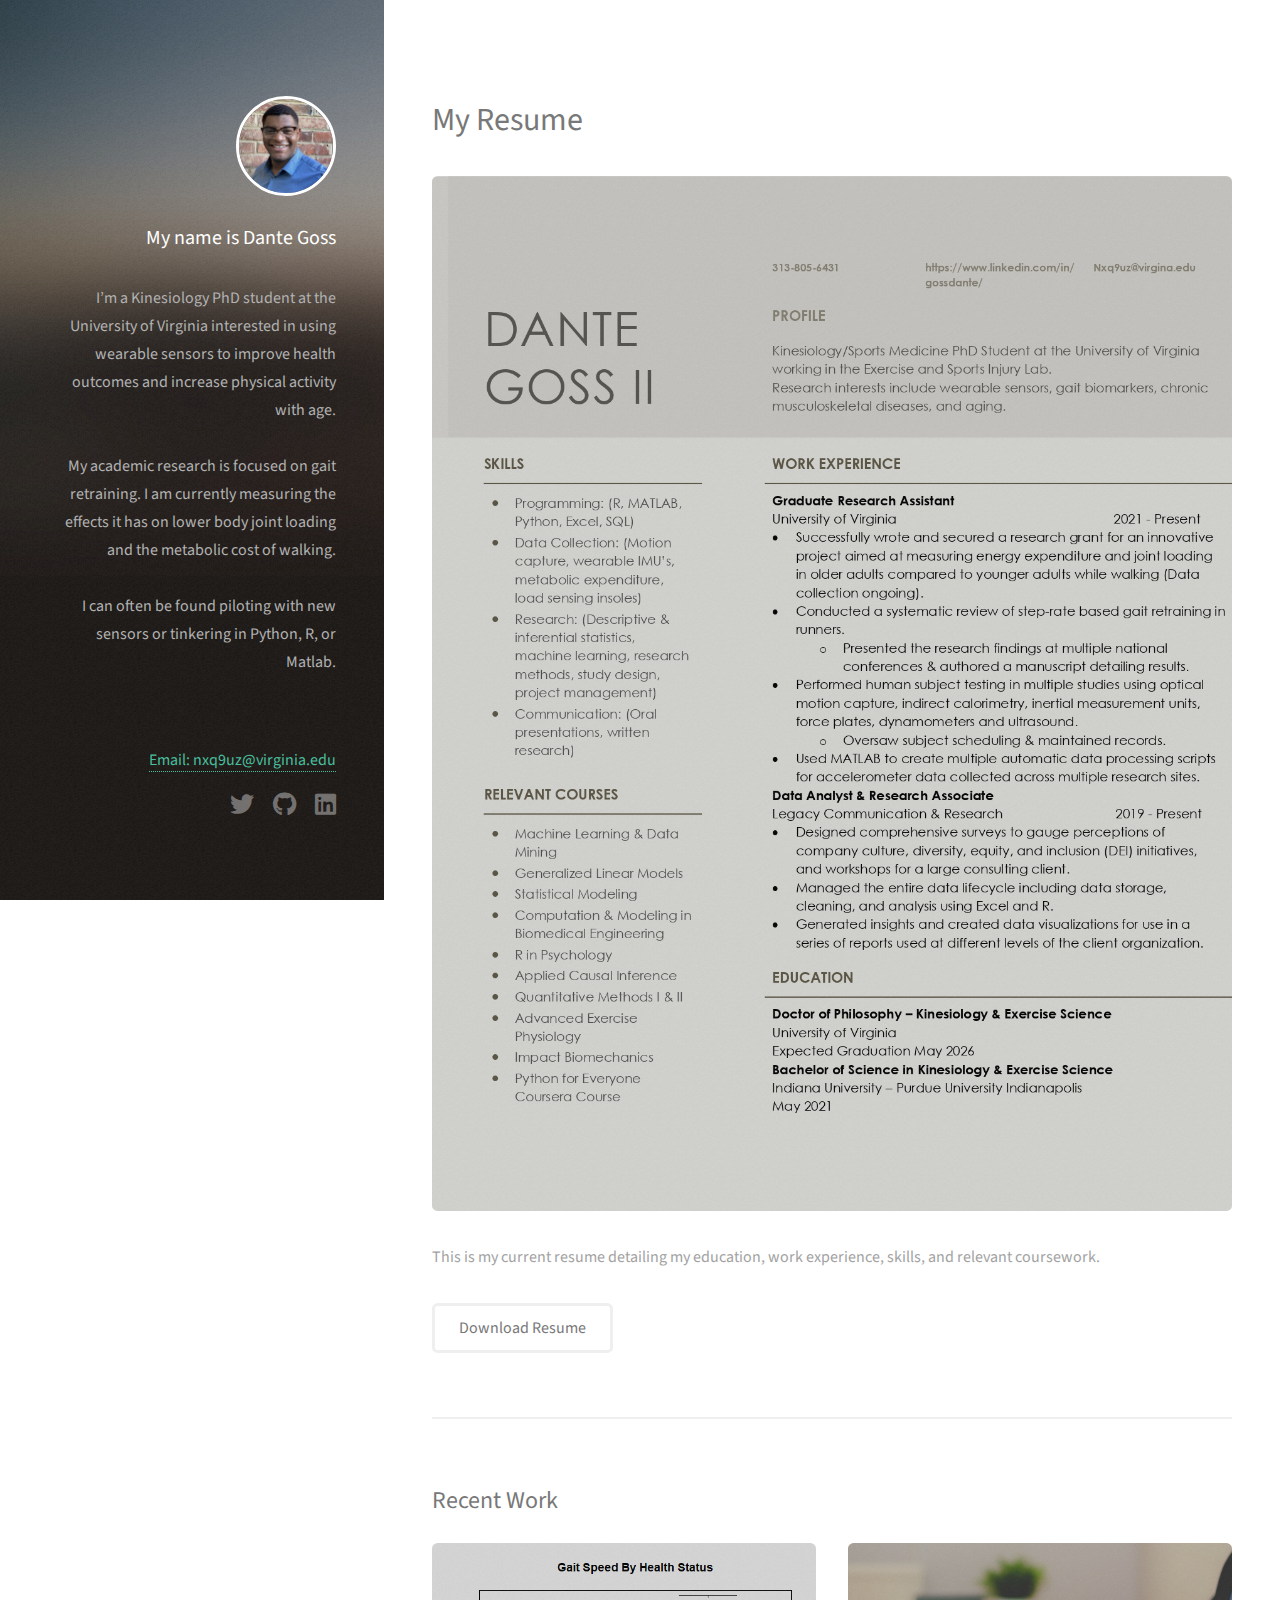
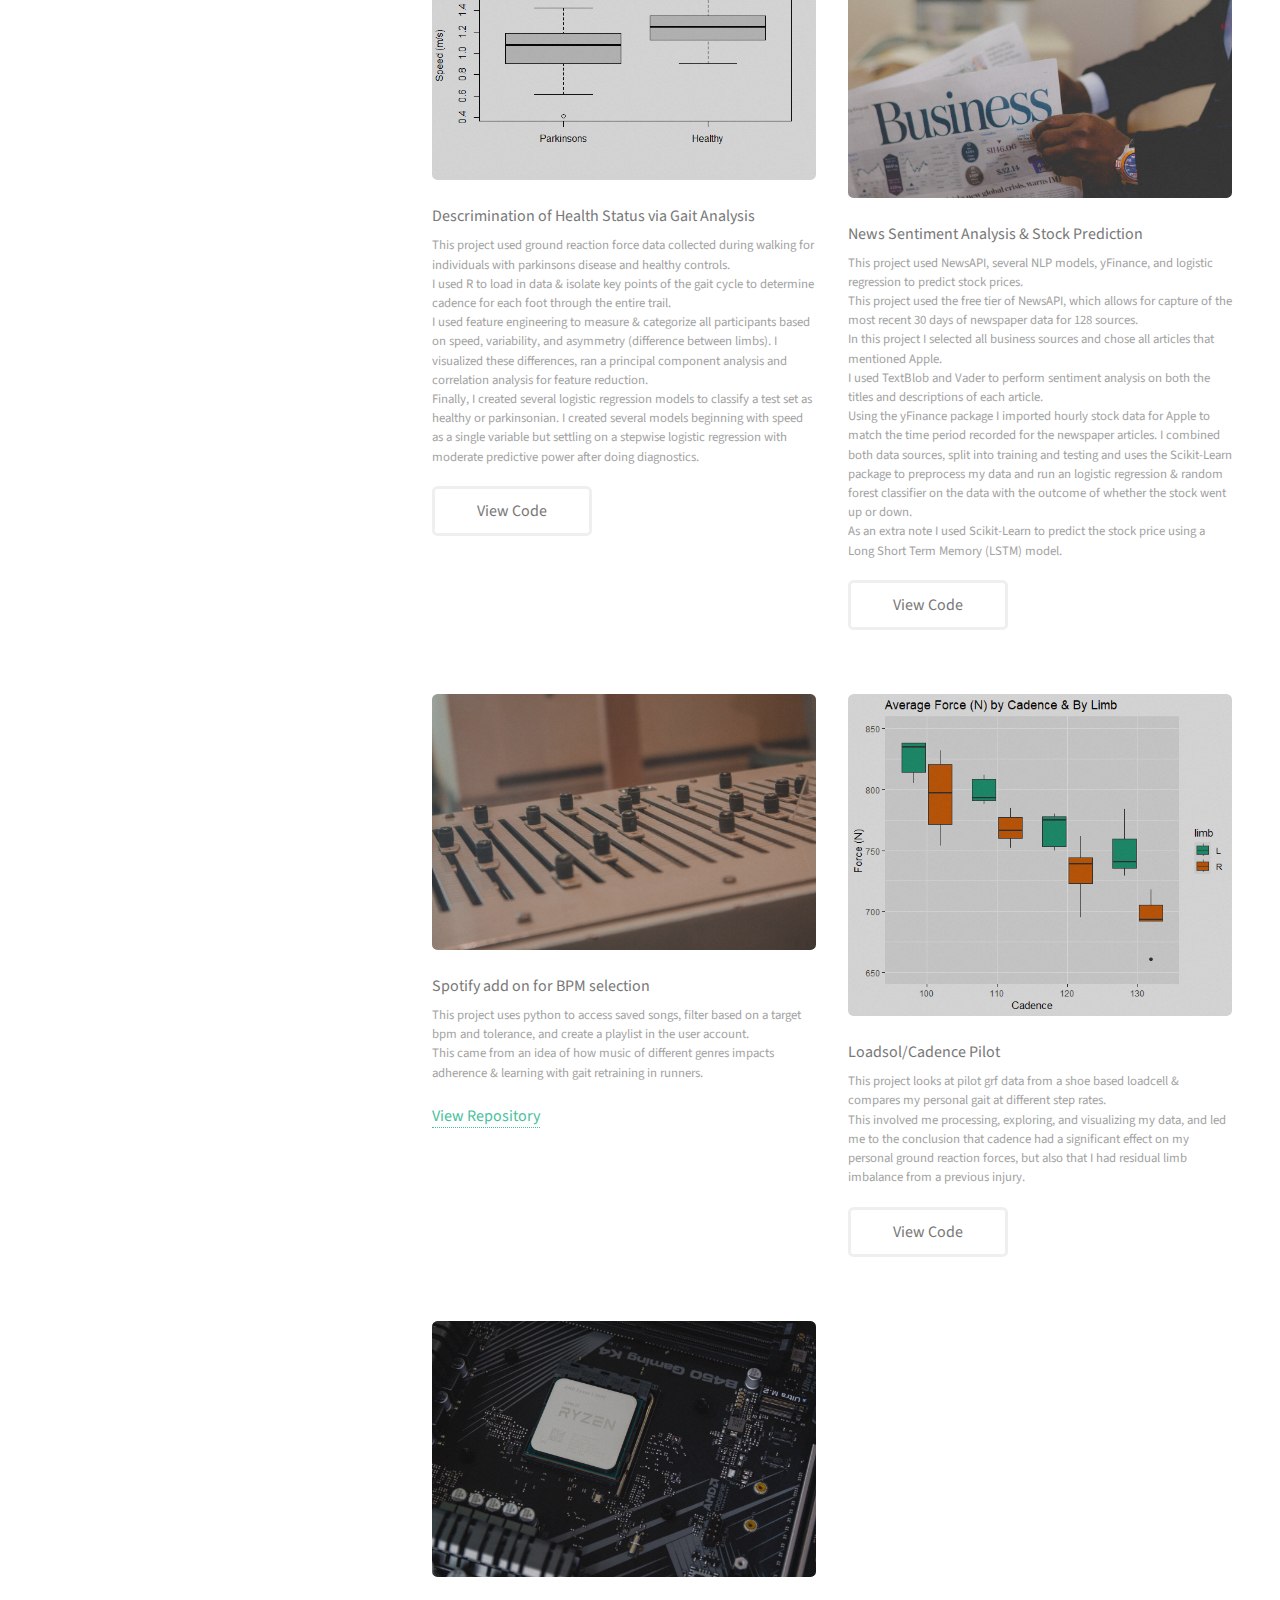
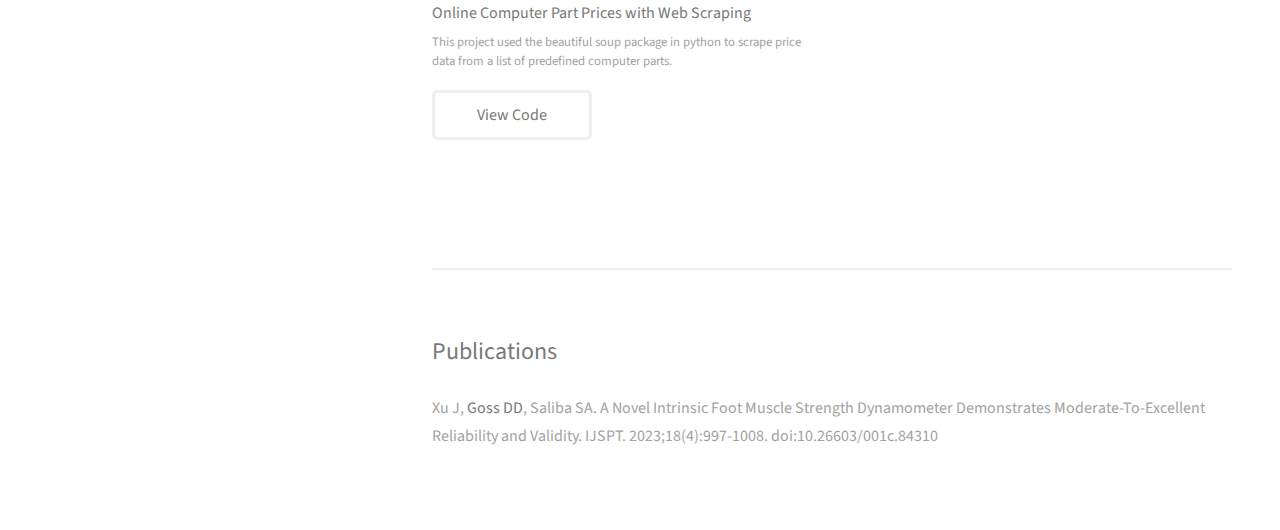
==== index.html @ 68a7f865 "Update index.html" ====
<!DOCTYPE HTML>
<!--
	Strata by HTML5 UP
	html5up.net | @ajlkn
	Free for personal and commercial use under the CCA 3.0 license (html5up.net/license)
-->
<html>
	<head>
		<title>Dante Goss's Website</title>
		<meta charset="utf-8" />
		<meta name="viewport" content="width=device-width, initial-scale=1, user-scalable=no" />
		<link rel="stylesheet" href="assets/css/main.css" />
	</head>
	<body class="is-preload">

		<!-- Header -->
			<header id="header">
				<div class="inner">
					<a href="images/2021 Oct Headshot 3 - Copy.jpg" class="image avatar" width="200"><img src="images/2021 Oct Headshot 3 - Copy.jpg" alt="Avatar" style="border: 3px solid white;" /></a>
					<h1><strong>My name is Dante Goss</strong> </h1>
					<p> <br>I’m a Kinesiology PhD student at the University of Virginia interested in using wearable sensors to improve health outcomes and increase physical activity with age. </br> <br>My academic research is focused on gait retraining. I am currently measuring the effects it has on lower body joint loading and the metabolic cost of walking.</br> <br>I can often be found piloting with new sensors or tinkering in Python, R, or Matlab.</br></p>
				</div>
			</header>

		<!-- Main -->
			<div id="main">

				<!-- One -->
					<section id="one">
						<header class="major">
							<h2>My Resume</h2>
						</header>
						<a href="images/Goss_2023_Resume1.jpg" class="image fit thumb"><img src="images/Goss_2023_Resume1.jpg"alt="" /></a>
						<p>This is my current resume detailing my education, work experience, skills, and relevant coursework.</p>
						<ul class="actions">
							<li><a href="Goss_2023_Resume1.pdf" class="button">Download Resume</a></li>

						</ul>
					</section>

				<!-- Two -->
					<section id="two">
						<h2>Recent Work</h2>
						<div class="row">												
							<article class="col-6 col-12-xsmall work-item">
								<a href="images/healthstatusgait.png" class="image fit thumb"><img src="images/healthstatusgait.png" alt="" /></a>
								<h3>Descrimination of Health Status via Gait Analysis</h3>
								<p>This project used ground reaction force data collected during walking for individuals with parkinsons disease and healthy controls. <br> I used R to load in data & isolate key points of the gait cycle to determine cadence for each foot through the entire trail. <br> I used feature engineering to measure & categorize all participants based on speed, variability, and asymmetry (difference between limbs). I visualized these differences, ran a principal component analysis and correlation analysis for feature reduction. <br> Finally, I created several logistic regression models to classify a test set as healthy or parkinsonian. I created several models beginning with speed as a single variable but settling on a stepwise logistic regression with moderate predictive power after doing diagnostics.</p>
								<p><br></p>
								<ul class="actions">
									<li><a href="FinalProject.html" class="button">View Code</a></li>
								</ul>
							</article> 
							<article class="col-6 col-12-xsmall work-item">
								<a href="images/newspaper_.jpg" class="image fit thumb"><img src="images/newspaper_stock.jpg" alt="" /></a>
								<h3>News Sentiment Analysis & Stock Prediction</h3>
								<p>This project used NewsAPI, several NLP models, yFinance, and logistic regression to predict stock prices. <br> This project used the free tier of NewsAPI, which allows for capture of the most recent 30 days of newspaper data for 128 sources. <br> In this project I selected all business sources and chose all articles that mentioned Apple. <br> I used TextBlob and Vader to perform sentiment analysis on both the titles and descriptions of each article. <br> Using the yFinance package I imported hourly stock data for Apple to match the time period recorded for the newspaper articles. I combined both data sources, split into training and testing and uses the Scikit-Learn package to preprocess my data and run an logistic regression & random forest classifier on the data with the outcome of whether the stock went up or down. <br> As an extra note I used Scikit-Learn to predict the stock price using a Long Short Term Memory (LSTM) model.  </p>
								<p><br></p>
								<ul class="actions">
									<li><a href="sentiment.html" class="button">View Code</a></li>
								</ul>
							</article>
							<article class="col-6 col-12-xsmall work-item">
								<a href="images/analog_sound.jpg" class="image fit thumb"><img src="images/analog_sound.jpg" alt="" /></a>
								<h3>Spotify add on for BPM selection</h3>
								<p>This project uses python to access saved songs, filter based on a target bpm and tolerance, and create a playlist in the user account. <br> This came from an idea of how music of different genres impacts adherence & learning with gait retraining in runners. </p>
								<p><br></p>
								<ul class="actions">
									<li><a href="https://github.com/gossdante/spotify_repo">View Repository</a></li>
								</ul>
							</article>
							<article class="col-6 col-12-xsmall work-item">
								<a href="images/rpsych_img.png" class="image fit thumb"><img src="images/rpsych_img.png" alt="" /></a>
								<h3>Loadsol/Cadence Pilot </h3>
								<p>This project looks at pilot grf data from a shoe based loadcell & compares my personal gait at different step rates. <br> This involved me processing, exploring, and visualizing my data, and led me to the conclusion that cadence had a significant effect on my personal ground reaction forces, but also that I had residual limb imbalance from a previous injury. </br></p>
								<p><br></p>
								<ul class="actions">
									<li><a href="DGoss-Final-Project.html" class="button">View Code</a></li>
								</ul>
							</article>
							<article class="col-6 col-12-xsmall work-item">
								<a href="images/ryzen.jpg" class="image fit thumb"><img src="images/ryzen.jpg" alt="" /></a>
								<h3>Online Computer Part Prices with Web Scraping</h3>
								<p>This project used the beautiful soup package in python to scrape price data from a list of predefined computer parts. </p>
								<p><br></p>
								<ul class="actions">
									<li><a href="ebay_scraper_c.html" class="button">View Code</a></li>
								</ul>
							</article>
							
						</div>
					</section>

					<section id="three">
						<h2>Publications</h2>
						<p>Xu J, <b>Goss DD</b>, Saliba SA. A Novel Intrinsic Foot Muscle Strength Dynamometer Demonstrates Moderate-To-Excellent Reliability and Validity. IJSPT. 2023;18(4):997-1008. doi:10.26603/001c.84310
						</p>
					</section>

				<!-- Four -->
				<!--
					<section id="four">
						<h2>Elements</h2>

						<section>
							<h4>Text</h4>
							<p>This is <b>bold</b> and this is <strong>strong</strong>. This is <i>italic</i> and this is <em>emphasized</em>.
							This is <sup>superscript</sup> text and this is <sub>subscript</sub> text.
							This is <u>underlined</u> and this is code: <code>for (;;) { ... }</code>. Finally, <a href="#">this is a link</a>.</p>
							<hr />
							<header>
								<h4>Heading with a Subtitle</h4>
								<p>Lorem ipsum dolor sit amet nullam id egestas urna aliquam</p>
							</header>
							<p>Nunc lacinia ante nunc ac lobortis. Interdum adipiscing gravida odio porttitor sem non mi integer non faucibus ornare mi ut ante amet placerat aliquet. Volutpat eu sed ante lacinia sapien lorem accumsan varius montes viverra nibh in adipiscing blandit tempus accumsan.</p>
							<header>
								<h5>Heading with a Subtitle</h5>
								<p>Lorem ipsum dolor sit amet nullam id egestas urna aliquam</p>
							</header>
							<p>Nunc lacinia ante nunc ac lobortis. Interdum adipiscing gravida odio porttitor sem non mi integer non faucibus ornare mi ut ante amet placerat aliquet. Volutpat eu sed ante lacinia sapien lorem accumsan varius montes viverra nibh in adipiscing blandit tempus accumsan.</p>
							<hr />
							<h2>Heading Level 2</h2>
							<h3>Heading Level 3</h3>
							<h4>Heading Level 4</h4>
							<h5>Heading Level 5</h5>
							<h6>Heading Level 6</h6>
							<hr />
							<h5>Blockquote</h5>
							<blockquote>Fringilla nisl. Donec accumsan interdum nisi, quis tincidunt felis sagittis eget tempus euismod. Vestibulum ante ipsum primis in faucibus vestibulum. Blandit adipiscing eu felis iaculis volutpat ac adipiscing accumsan faucibus. Vestibulum ante ipsum primis in faucibus lorem ipsum dolor sit amet nullam adipiscing eu felis.</blockquote>
							<h5>Preformatted</h5>
							<pre><code>i = 0;

while (!deck.isInOrder()) {
print 'Iteration ' + i;
deck.shuffle();
i++;
}

print 'It took ' + i + ' iterations to sort the deck.';</code></pre>
						</section>

						<section>
							<h4>Lists</h4>
							<div class="row">
								<div class="col-6 col-12-xsmall">
									<h5>Unordered</h5>
									<ul>
										<li>Dolor pulvinar etiam magna etiam.</li>
										<li>Sagittis adipiscing lorem eleifend.</li>
										<li>Felis enim feugiat dolore viverra.</li>
									</ul>
									<h5>Alternate</h5>
									<ul class="alt">
										<li>Dolor pulvinar etiam magna etiam.</li>
										<li>Sagittis adipiscing lorem eleifend.</li>
										<li>Felis enim feugiat dolore viverra.</li>
									</ul>
								</div>
								<div class="col-6 col-12-xsmall">
									<h5>Ordered</h5>
									<ol>
										<li>Dolor pulvinar etiam magna etiam.</li>
										<li>Etiam vel felis at lorem sed viverra.</li>
										<li>Felis enim feugiat dolore viverra.</li>
										<li>Dolor pulvinar etiam magna etiam.</li>
										<li>Etiam vel felis at lorem sed viverra.</li>
										<li>Felis enim feugiat dolore viverra.</li>
									</ol>
									<h5>Icons</h5>
									<ul class="icons">
										<li><a href="#" class="icon brands fa-twitter"><span class="label">Twitter</span></a></li>
										<li><a href="#" class="icon brands fa-facebook-f"><span class="label">Facebook</span></a></li>
										<li><a href="#" class="icon brands fa-instagram"><span class="label">Instagram</span></a></li>
										<li><a href="#" class="icon brands fa-github"><span class="label">Github</span></a></li>
										<li><a href="#" class="icon brands fa-dribbble"><span class="label">Dribbble</span></a></li>
										<li><a href="#" class="icon brands fa-tumblr"><span class="label">Tumblr</span></a></li>
									</ul>
								</div>
							</div>
							<h5>Actions</h5>
							<ul class="actions">
								<li><a href="#" class="button primary">Default</a></li>
								<li><a href="#" class="button">Default</a></li>
							</ul>
							<ul class="actions small">
								<li><a href="#" class="button primary small">Small</a></li>
								<li><a href="#" class="button small">Small</a></li>
							</ul>
							<div class="row">
								<div class="col-6 col-12-small">
									<ul class="actions stacked">
										<li><a href="#" class="button primary">Default</a></li>
										<li><a href="#" class="button">Default</a></li>
									</ul>
								</div>
								<div class="col-6 col-12-small">
									<ul class="actions stacked">
										<li><a href="#" class="button primary small">Small</a></li>
										<li><a href="#" class="button small">Small</a></li>
									</ul>
								</div>
								<div class="col-6 col-12-small">
									<ul class="actions stacked">
										<li><a href="#" class="button primary fit">Default</a></li>
										<li><a href="#" class="button fit">Default</a></li>
									</ul>
								</div>
								<div class="col-6 col-12-small">
									<ul class="actions stacked">
										<li><a href="#" class="button primary small fit">Small</a></li>
										<li><a href="#" class="button small fit">Small</a></li>
									</ul>
								</div>
							</div>
						</section>

						<section>
							<h4>Table</h4>
							<h5>Default</h5>
							<div class="table-wrapper">
								<table>
									<thead>
										<tr>
											<th>Name</th>
											<th>Description</th>
											<th>Price</th>
										</tr>
									</thead>
									<tbody>
										<tr>
											<td>Item One</td>
											<td>Ante turpis integer aliquet porttitor.</td>
											<td>29.99</td>
										</tr>
										<tr>
											<td>Item Two</td>
											<td>Vis ac commodo adipiscing arcu aliquet.</td>
											<td>19.99</td>
										</tr>
										<tr>
											<td>Item Three</td>
											<td> Morbi faucibus arcu accumsan lorem.</td>
											<td>29.99</td>
										</tr>
										<tr>
											<td>Item Four</td>
											<td>Vitae integer tempus condimentum.</td>
											<td>19.99</td>
										</tr>
										<tr>
											<td>Item Five</td>
											<td>Ante turpis integer aliquet porttitor.</td>
											<td>29.99</td>
										</tr>
									</tbody>
									<tfoot>
										<tr>
											<td colspan="2"></td>
											<td>100.00</td>
										</tr>
									</tfoot>
								</table>
							</div>

							<h5>Alternate</h5>
							<div class="table-wrapper">
								<table class="alt">
									<thead>
										<tr>
											<th>Name</th>
											<th>Description</th>
											<th>Price</th>
										</tr>
									</thead>
									<tbody>
										<tr>
											<td>Item One</td>
											<td>Ante turpis integer aliquet porttitor.</td>
											<td>29.99</td>
										</tr>
										<tr>
											<td>Item Two</td>
											<td>Vis ac commodo adipiscing arcu aliquet.</td>
											<td>19.99</td>
										</tr>
										<tr>
											<td>Item Three</td>
											<td> Morbi faucibus arcu accumsan lorem.</td>
											<td>29.99</td>
										</tr>
										<tr>
											<td>Item Four</td>
											<td>Vitae integer tempus condimentum.</td>
											<td>19.99</td>
										</tr>
										<tr>
											<td>Item Five</td>
											<td>Ante turpis integer aliquet porttitor.</td>
											<td>29.99</td>
										</tr>
									</tbody>
									<tfoot>
										<tr>
											<td colspan="2"></td>
											<td>100.00</td>
										</tr>
									</tfoot>
								</table>
							</div>
						</section>

						<section>
							<h4>Buttons</h4>
							<ul class="actions">
								<li><a href="#" class="button primary">Primary</a></li>
								<li><a href="#" class="button">Default</a></li>
							</ul>
							<ul class="actions">
								<li><a href="#" class="button large">Large</a></li>
								<li><a href="#" class="button">Default</a></li>
								<li><a href="#" class="button small">Small</a></li>
							</ul>
							<ul class="actions fit">
								<li><a href="#" class="button primary fit">Fit</a></li>
								<li><a href="#" class="button fit">Fit</a></li>
							</ul>
							<ul class="actions fit small">
								<li><a href="#" class="button primary fit small">Fit + Small</a></li>
								<li><a href="#" class="button fit small">Fit + Small</a></li>
							</ul>
							<ul class="actions">
								<li><a href="#" class="button primary icon solid fa-download">Icon</a></li>
								<li><a href="#" class="button icon solid fa-download">Icon</a></li>
							</ul>
							<ul class="actions">
								<li><span class="button primary disabled">Primary</span></li>
								<li><span class="button disabled">Default</span></li>
							</ul>
						</section>

						<section>
							<h4>Form</h4>
							<form method="post" action="#">
								<div class="row gtr-uniform gtr-50">
									<div class="col-6 col-12-xsmall">
										<input type="text" name="demo-name" id="demo-name" value="" placeholder="Name" />
									</div>
									<div class="col-6 col-12-xsmall">
										<input type="email" name="demo-email" id="demo-email" value="" placeholder="Email" />
									</div>
									<div class="col-12">
										<select name="demo-category" id="demo-category">
											<option value="">- Category -</option>
											<option value="1">Manufacturing</option>
											<option value="1">Shipping</option>
											<option value="1">Administration</option>
											<option value="1">Human Resources</option>
										</select>
									</div>
									<div class="col-4 col-12-small">
										<input type="radio" id="demo-priority-low" name="demo-priority" checked>
										<label for="demo-priority-low">Low Priority</label>
									</div>
									<div class="col-4 col-12-small">
										<input type="radio" id="demo-priority-normal" name="demo-priority">
										<label for="demo-priority-normal">Normal Priority</label>
									</div>
									<div class="col-4 col-12-small">
										<input type="radio" id="demo-priority-high" name="demo-priority">
										<label for="demo-priority-high">High Priority</label>
									</div>
									<div class="col-6 col-12-small">
										<input type="checkbox" id="demo-copy" name="demo-copy">
										<label for="demo-copy">Email me a copy of this message</label>
									</div>
									<div class="col-6 col-12-small">
										<input type="checkbox" id="demo-human" name="demo-human" checked>
										<label for="demo-human">I am a human and not a robot</label>
									</div>
									<div class="col-12">
										<textarea name="demo-message" id="demo-message" placeholder="Enter your message" rows="6"></textarea>
									</div>
									<div class="col-12">
										<ul class="actions">
											<li><input type="submit" value="Send Message" class="primary" /></li>
											<li><input type="reset" value="Reset" /></li>
										</ul>
									</div>
								</div>
							</form>
						</section>

						<section>
							<h4>Image</h4>
							<h5>Fit</h5>
							<div class="box alt">
								<div class="row gtr-50 gtr-uniform">
									<div class="col-12"><span class="image fit"><img src="images/fulls/05.jpg" alt="" /></span></div>
									<div class="col-4"><span class="image fit"><img src="images/thumbs/01.jpg" alt="" /></span></div>
									<div class="col-4"><span class="image fit"><img src="images/thumbs/02.jpg" alt="" /></span></div>
									<div class="col-4"><span class="image fit"><img src="images/thumbs/03.jpg" alt="" /></span></div>
									<div class="col-4"><span class="image fit"><img src="images/thumbs/04.jpg" alt="" /></span></div>
									<div class="col-4"><span class="image fit"><img src="images/thumbs/05.jpg" alt="" /></span></div>
									<div class="col-4"><span class="image fit"><img src="images/thumbs/06.jpg" alt="" /></span></div>
									<div class="col-4"><span class="image fit"><img src="images/thumbs/03.jpg" alt="" /></span></div>
									<div class="col-4"><span class="image fit"><img src="images/thumbs/02.jpg" alt="" /></span></div>
									<div class="col-4"><span class="image fit"><img src="images/thumbs/01.jpg" alt="" /></span></div>
								</div>
							</div>
							<h5>Left &amp; Right</h5>
							<p><span class="image left"><img src="images/avatar.jpg" alt="" /></span>Fringilla nisl. Donec accumsan interdum nisi, quis tincidunt felis sagittis eget. tempus euismod. Vestibulum ante ipsum primis in faucibus vestibulum. Blandit adipiscing eu felis iaculis volutpat ac adipiscing accumsan eu faucibus. Integer ac pellentesque praesent tincidunt felis sagittis eget. tempus euismod. Vestibulum ante ipsum primis in faucibus vestibulum. Blandit adipiscing eu felis iaculis volutpat ac adipiscing accumsan eu faucibus. Integer ac pellentesque praesent. Donec accumsan interdum nisi, quis tincidunt felis sagittis eget. tempus euismod. Vestibulum ante ipsum primis in faucibus vestibulum. Blandit adipiscing eu felis iaculis volutpat ac adipiscing accumsan eu faucibus. Integer ac pellentesque praesent tincidunt felis sagittis eget. tempus euismod. Vestibulum ante ipsum primis in faucibus vestibulum. Blandit adipiscing eu felis iaculis volutpat ac adipiscing accumsan eu faucibus. Integer ac pellentesque praesent.</p>
							<p><span class="image right"><img src="images/avatar.jpg" alt="" /></span>Fringilla nisl. Donec accumsan interdum nisi, quis tincidunt felis sagittis eget. tempus euismod. Vestibulum ante ipsum primis in faucibus vestibulum. Blandit adipiscing eu felis iaculis volutpat ac adipiscing accumsan eu faucibus. Integer ac pellentesque praesent tincidunt felis sagittis eget. tempus euismod. Vestibulum ante ipsum primis in faucibus vestibulum. Blandit adipiscing eu felis iaculis volutpat ac adipiscing accumsan eu faucibus. Integer ac pellentesque praesent. Donec accumsan interdum nisi, quis tincidunt felis sagittis eget. tempus euismod. Vestibulum ante ipsum primis in faucibus vestibulum. Blandit adipiscing eu felis iaculis volutpat ac adipiscing accumsan eu faucibus. Integer ac pellentesque praesent tincidunt felis sagittis eget. tempus euismod. Vestibulum ante ipsum primis in faucibus vestibulum. Blandit adipiscing eu felis iaculis volutpat ac adipiscing accumsan eu faucibus. Integer ac pellentesque praesent.</p>
						</section>

					</section>
				-->

			</div>

		<!-- Footer -->
			<footer id="footer">
				<div class="actions">
					<a href="nxq9uz@virginia.edu">Email: nxq9uz@virginia.edu</a>
				</div>
				<div class="inner">
					<ul class="icons">
						<li><a href="https://twitter.com/DanteDGoss" class="icon brands fa-twitter"><span class="label">Twitter</span></a></li>
						<li><a href="https://github.com/gossdante" class="icon brands fa-github"><span class="label">Github</span></a></li>
						<li><a href="https://www.linkedin.com/in/gossdante/" class="icon brands fa-linkedin"><span class="label">Dribbble</span></a></li>
					</ul>
					<h1>
						<p>

							<p><br></p>

						</p>
					</h1>

				</div>
			</footer>

		<!-- Scripts -->
			<script src="assets/js/jquery.min.js"></script>
			<script src="assets/js/jquery.poptrox.min.js"></script>
			<script src="assets/js/browser.min.js"></script>
			<script src="assets/js/breakpoints.min.js"></script>
			<script src="assets/js/util.js"></script>
			<script src="assets/js/main.js"></script>

	</body>
</html>
---- assets/css/main.css ----
@import url("fontawesome-all.min.css");
@import url("https://fonts.googleapis.com/css?family=Source+Sans+Pro:400,400italic");

/*
	Strata by HTML5 UP
	html5up.net | @ajlkn
	Free for personal and commercial use under the CCA 3.0 license (html5up.net/license)
*/

html, body, div, span, applet, object,
iframe, h1, h2, h3, h4, h5, h6, p, blockquote,
pre, a, abbr, acronym, address, big, cite,
code, del, dfn, em, img, ins, kbd, q, s, samp,
small, strike, strong, sub, sup, tt, var, b,
u, i, center, dl, dt, dd, ol, ul, li, fieldset,
form, label, legend, table, caption, tbody,
tfoot, thead, tr, th, td, article, aside,
canvas, details, embed, figure, figcaption,
footer, header, hgroup, menu, nav, output, ruby,
section, summary, time, mark, audio, video {
	margin: 0;
	padding: 0;
	border: 0;
	font-size: 100%;
	font: inherit;
	vertical-align: baseline;}

article, aside, details, figcaption, figure,
footer, header, hgroup, menu, nav, section {
	display: block;}

body {
	line-height: 1;
}

ol, ul {
	list-style: none;
}

blockquote, q {
	quotes: none;
}

	blockquote:before, blockquote:after, q:before, q:after {
		content: '';
		content: none;
	}

table {
	border-collapse: collapse;
	border-spacing: 0;
}

body {
	-webkit-text-size-adjust: none;
}

mark {
	background-color: transparent;
	color: inherit;
}

input::-moz-focus-inner {
	border: 0;
	padding: 0;
}

input, select, textarea {
	-moz-appearance: none;
	-webkit-appearance: none;
	-ms-appearance: none;
	appearance: none;
}

/* Basic */

	html {
		box-sizing: border-box;
	}

	*, *:before, *:after {
		box-sizing: inherit;
	}

	body {
		background: #fff;
	}

		body.is-preload *, body.is-preload *:before, body.is-preload *:after {
			-moz-animation: none !important;
			-webkit-animation: none !important;
			-ms-animation: none !important;
			animation: none !important;
			-moz-transition: none !important;
			-webkit-transition: none !important;
			-ms-transition: none !important;
			transition: none !important;
		}

	body, input, select, textarea {
		color: #a2a2a2;
		font-family: "Source Sans Pro", Helvetica, sans-serif;
		font-size: 16pt;
		font-weight: 400;
		line-height: 1.75em;
	}

	a {
		-moz-transition: color 0.2s ease-in-out, border-color 0.2s ease-in-out;
		-webkit-transition: color 0.2s ease-in-out, border-color 0.2s ease-in-out;
		-ms-transition: color 0.2s ease-in-out, border-color 0.2s ease-in-out;
		transition: color 0.2s ease-in-out, border-color 0.2s ease-in-out;
		border-bottom: dotted 1px;
		color: #49bf9d;
		text-decoration: none;
	}

		a:hover {
			border-bottom-color: transparent;
			color: #49bf9d !important;
			text-decoration: none;
		}

	strong, b {
		color: #787878;
		font-weight: 400;
	}

	em, i {
		font-style: italic;
	}

	p {
		margin: 0 0 2em 0;
	}

	h1, h2, h3, h4, h5, h6 {
		color: #787878;
		font-weight: 400;
		line-height: 1em;
		margin: 0 0 1em 0;
	}

		h1 a, h2 a, h3 a, h4 a, h5 a, h6 a {
			color: inherit;
			text-decoration: none;
		}

	h1 {
		font-size: 2em;
		line-height: 1.5em;
	}

	h2 {
		font-size: 1.5em;
		line-height: 1.5em;
	}

	h3 {
		font-size: 1.25em;
		line-height: 1.5em;
	}

	h4 {
		font-size: 1.1em;
		line-height: 1.5em;
	}

	h5 {
		font-size: 0.9em;
		line-height: 1.5em;
	}

	h6 {
		font-size: 0.7em;
		line-height: 1.5em;
	}

	sub {
		font-size: 0.8em;
		position: relative;
		top: 0.5em;
	}

	sup {
		font-size: 0.8em;
		position: relative;
		top: -0.5em;
	}

	hr {
		border: 0;
		border-bottom: solid 2px #efefef;
		margin: 2em 0;
	}

		hr.major {
			margin: 3em 0;
		}

	blockquote {
		border-left: solid 6px #efefef;
		font-style: italic;
		margin: 0 0 2em 0;
		padding: 0.5em 0 0.5em 1.5em;
	}

	code {
		background: #f7f7f7;
		border-radius: 0.35em;
		border: solid 2px #efefef;
		font-family: "Courier New", monospace;
		font-size: 0.9em;
		margin: 0 0.25em;
		padding: 0.25em 0.65em;
	}

	pre {
		-webkit-overflow-scrolling: touch;
		font-family: "Courier New", monospace;
		font-size: 0.9em;
		margin: 0 0 2em 0;
	}

		pre code {
			display: block;
			line-height: 1.75em;
			padding: 1em 1.5em;
			overflow-x: auto;
		}

	.align-left {
		text-align: left;
	}

	.align-center {
		text-align: center;
	}

	.align-right {
		text-align: right;
	}

/* Container */

	.container {
		margin: 0 auto;
		max-width: calc(100% - 4em);
		width: 100%;
	}

		.container.xsmall {
			width: 25%;
		}

		.container.small {
			width: 50%;
		}

		.container.medium {
			width: 75%;
		}

		.container.large {
			width: 125%;
		}

		.container.xlarge {
			width: 150%;
		}

		.container.max {
			width: 100%;
		}

		@media screen and (max-width: 980px) {

			.container {
				width: 100% !important;
				max-width: 100% !important;
			}

		}

		@media screen and (max-width: 480px) {

			.container {
				max-width: calc(100% - 3em);
			}

		}

/* Row */

	.row {
		display: flex;
		flex-wrap: wrap;
		box-sizing: border-box;
		align-items: stretch;
	}

		.row > * {
			box-sizing: border-box;
		}

		.row.gtr-uniform > * > :last-child {
			margin-bottom: 0;
		}

		.row.aln-left {
			justify-content: flex-start;
		}

		.row.aln-center {
			justify-content: center;
		}

		.row.aln-right {
			justify-content: flex-end;
		}

		.row.aln-top {
			align-items: flex-start;
		}

		.row.aln-middle {
			align-items: center;
		}

		.row.aln-bottom {
			align-items: flex-end;
		}

		.row > .imp {
			order: -1;
		}

		.row > .col-1 {
			width: 8.33333%;
		}

		.row > .off-1 {
			margin-left: 8.33333%;
		}

		.row > .col-2 {
			width: 16.66667%;
		}

		.row > .off-2 {
			margin-left: 16.66667%;
		}

		.row > .col-3 {
			width: 25%;
		}

		.row > .off-3 {
			margin-left: 25%;
		}

		.row > .col-4 {
			width: 33.33333%;
		}

		.row > .off-4 {
			margin-left: 33.33333%;
		}

		.row > .col-5 {
			width: 41.66667%;
		}

		.row > .off-5 {
			margin-left: 41.66667%;
		}

		.row > .col-6 {
			width: 50%;
		}

		.row > .off-6 {
			margin-left: 50%;
		}

		.row > .col-7 {
			width: 58.33333%;
		}

		.row > .off-7 {
			margin-left: 58.33333%;
		}

		.row > .col-8 {
			width: 66.66667%;
		}

		.row > .off-8 {
			margin-left: 66.66667%;
		}

		.row > .col-9 {
			width: 75%;
		}

		.row > .off-9 {
			margin-left: 75%;
		}

		.row > .col-10 {
			width: 83.33333%;
		}

		.row > .off-10 {
			margin-left: 83.33333%;
		}

		.row > .col-11 {
			width: 91.66667%;
		}

		.row > .off-11 {
			margin-left: 91.66667%;
		}

		.row > .col-12 {
			width: 100%;
		}

		.row > .off-12 {
			margin-left: 100%;
		}

		.row.gtr-0 {
			margin-top: 0;
			margin-left: 0em;
		}

			.row.gtr-0 > * {
				padding: 0 0 0 0em;
			}

			.row.gtr-0.gtr-uniform {
				margin-top: 0em;
			}

				.row.gtr-0.gtr-uniform > * {
					padding-top: 0em;
				}

		.row.gtr-25 {
			margin-top: 0;
			margin-left: -0.625em;
		}

			.row.gtr-25 > * {
				padding: 0 0 0 0.625em;
			}

			.row.gtr-25.gtr-uniform {
				margin-top: -0.625em;
			}

				.row.gtr-25.gtr-uniform > * {
					padding-top: 0.625em;
				}

		.row.gtr-50 {
			margin-top: 0;
			margin-left: -1.25em;
		}

			.row.gtr-50 > * {
				padding: 0 0 0 1.25em;
			}

			.row.gtr-50.gtr-uniform {
				margin-top: -1.25em;
			}

				.row.gtr-50.gtr-uniform > * {
					padding-top: 1.25em;
				}

		.row {
			margin-top: 0;
			margin-left: -2.5em;
		}

			.row > * {
				padding: 0 0 0 2.5em;
			}

			.row.gtr-uniform {
				margin-top: -2.5em;
			}

				.row.gtr-uniform > * {
					padding-top: 2.5em;
				}

		.row.gtr-150 {
			margin-top: 0;
			margin-left: -3.75em;
		}

			.row.gtr-150 > * {
				padding: 0 0 0 3.75em;
			}

			.row.gtr-150.gtr-uniform {
				margin-top: -3.75em;
			}

				.row.gtr-150.gtr-uniform > * {
					padding-top: 3.75em;
				}

		.row.gtr-200 {
			margin-top: 0;
			margin-left: -5em;
		}

			.row.gtr-200 > * {
				padding: 0 0 0 5em;
			}

			.row.gtr-200.gtr-uniform {
				margin-top: -5em;
			}

				.row.gtr-200.gtr-uniform > * {
					padding-top: 5em;
				}

		@media screen and (max-width: 1800px) {

			.row {
				display: flex;
				flex-wrap: wrap;
				box-sizing: border-box;
				align-items: stretch;
			}

				.row > * {
					box-sizing: border-box;
				}

				.row.gtr-uniform > * > :last-child {
					margin-bottom: 0;
				}

				.row.aln-left {
					justify-content: flex-start;
				}

				.row.aln-center {
					justify-content: center;
				}

				.row.aln-right {
					justify-content: flex-end;
				}

				.row.aln-top {
					align-items: flex-start;
				}

				.row.aln-middle {
					align-items: center;
				}

				.row.aln-bottom {
					align-items: flex-end;
				}

				.row > .imp-xlarge {
					order: -1;
				}

				.row > .col-1-xlarge {
					width: 8.33333%;
				}

				.row > .off-1-xlarge {
					margin-left: 8.33333%;
				}

				.row > .col-2-xlarge {
					width: 16.66667%;
				}

				.row > .off-2-xlarge {
					margin-left: 16.66667%;
				}

				.row > .col-3-xlarge {
					width: 25%;
				}

				.row > .off-3-xlarge {
					margin-left: 25%;
				}

				.row > .col-4-xlarge {
					width: 33.33333%;
				}

				.row > .off-4-xlarge {
					margin-left: 33.33333%;
				}

				.row > .col-5-xlarge {
					width: 41.66667%;
				}

				.row > .off-5-xlarge {
					margin-left: 41.66667%;
				}

				.row > .col-6-xlarge {
					width: 50%;
				}

				.row > .off-6-xlarge {
					margin-left: 50%;
				}

				.row > .col-7-xlarge {
					width: 58.33333%;
				}

				.row > .off-7-xlarge {
					margin-left: 58.33333%;
				}

				.row > .col-8-xlarge {
					width: 66.66667%;
				}

				.row > .off-8-xlarge {
					margin-left: 66.66667%;
				}

				.row > .col-9-xlarge {
					width: 75%;
				}

				.row > .off-9-xlarge {
					margin-left: 75%;
				}

				.row > .col-10-xlarge {
					width: 83.33333%;
				}

				.row > .off-10-xlarge {
					margin-left: 83.33333%;
				}

				.row > .col-11-xlarge {
					width: 91.66667%;
				}

				.row > .off-11-xlarge {
					margin-left: 91.66667%;
				}

				.row > .col-12-xlarge {
					width: 100%;
				}

				.row > .off-12-xlarge {
					margin-left: 100%;
				}

				.row.gtr-0 {
					margin-top: 0;
					margin-left: 0em;
				}

					.row.gtr-0 > * {
						padding: 0 0 0 0em;
					}

					.row.gtr-0.gtr-uniform {
						margin-top: 0em;
					}

						.row.gtr-0.gtr-uniform > * {
							padding-top: 0em;
						}

				.row.gtr-25 {
					margin-top: 0;
					margin-left: -0.625em;
				}

					.row.gtr-25 > * {
						padding: 0 0 0 0.625em;
					}

					.row.gtr-25.gtr-uniform {
						margin-top: -0.625em;
					}

						.row.gtr-25.gtr-uniform > * {
							padding-top: 0.625em;
						}

				.row.gtr-50 {
					margin-top: 0;
					margin-left: -1.25em;
				}

					.row.gtr-50 > * {
						padding: 0 0 0 1.25em;
					}

					.row.gtr-50.gtr-uniform {
						margin-top: -1.25em;
					}

						.row.gtr-50.gtr-uniform > * {
							padding-top: 1.25em;
						}

				.row {
					margin-top: 0;
					margin-left: -2.5em;
				}

					.row > * {
						padding: 0 0 0 2.5em;
					}

					.row.gtr-uniform {
						margin-top: -2.5em;
					}

						.row.gtr-uniform > * {
							padding-top: 2.5em;
						}

				.row.gtr-150 {
					margin-top: 0;
					margin-left: -3.75em;
				}

					.row.gtr-150 > * {
						padding: 0 0 0 3.75em;
					}

					.row.gtr-150.gtr-uniform {
						margin-top: -3.75em;
					}

						.row.gtr-150.gtr-uniform > * {
							padding-top: 3.75em;
						}

				.row.gtr-200 {
					margin-top: 0;
					margin-left: -5em;
				}

					.row.gtr-200 > * {
						padding: 0 0 0 5em;
					}

					.row.gtr-200.gtr-uniform {
						margin-top: -5em;
					}

						.row.gtr-200.gtr-uniform > * {
							padding-top: 5em;
						}

		}

		@media screen and (max-width: 1280px) {

			.row {
				display: flex;
				flex-wrap: wrap;
				box-sizing: border-box;
				align-items: stretch;
			}

				.row > * {
					box-sizing: border-box;
				}

				.row.gtr-uniform > * > :last-child {
					margin-bottom: 0;
				}

				.row.aln-left {
					justify-content: flex-start;
				}

				.row.aln-center {
					justify-content: center;
				}

				.row.aln-right {
					justify-content: flex-end;
				}

				.row.aln-top {
					align-items: flex-start;
				}

				.row.aln-middle {
					align-items: center;
				}

				.row.aln-bottom {
					align-items: flex-end;
				}

				.row > .imp-large {
					order: -1;
				}

				.row > .col-1-large {
					width: 8.33333%;
				}

				.row > .off-1-large {
					margin-left: 8.33333%;
				}

				.row > .col-2-large {
					width: 16.66667%;
				}

				.row > .off-2-large {
					margin-left: 16.66667%;
				}

				.row > .col-3-large {
					width: 25%;
				}

				.row > .off-3-large {
					margin-left: 25%;
				}

				.row > .col-4-large {
					width: 33.33333%;
				}

				.row > .off-4-large {
					margin-left: 33.33333%;
				}

				.row > .col-5-large {
					width: 41.66667%;
				}

				.row > .off-5-large {
					margin-left: 41.66667%;
				}

				.row > .col-6-large {
					width: 50%;
				}

				.row > .off-6-large {
					margin-left: 50%;
				}

				.row > .col-7-large {
					width: 58.33333%;
				}

				.row > .off-7-large {
					margin-left: 58.33333%;
				}

				.row > .col-8-large {
					width: 66.66667%;
				}

				.row > .off-8-large {
					margin-left: 66.66667%;
				}

				.row > .col-9-large {
					width: 75%;
				}

				.row > .off-9-large {
					margin-left: 75%;
				}

				.row > .col-10-large {
					width: 83.33333%;
				}

				.row > .off-10-large {
					margin-left: 83.33333%;
				}

				.row > .col-11-large {
					width: 91.66667%;
				}

				.row > .off-11-large {
					margin-left: 91.66667%;
				}

				.row > .col-12-large {
					width: 100%;
				}

				.row > .off-12-large {
					margin-left: 100%;
				}

				.row.gtr-0 {
					margin-top: 0;
					margin-left: 0em;
				}

					.row.gtr-0 > * {
						padding: 0 0 0 0em;
					}

					.row.gtr-0.gtr-uniform {
						margin-top: 0em;
					}

						.row.gtr-0.gtr-uniform > * {
							padding-top: 0em;
						}

				.row.gtr-25 {
					margin-top: 0;
					margin-left: -0.5em;
				}

					.row.gtr-25 > * {
						padding: 0 0 0 0.5em;
					}

					.row.gtr-25.gtr-uniform {
						margin-top: -0.5em;
					}

						.row.gtr-25.gtr-uniform > * {
							padding-top: 0.5em;
						}

				.row.gtr-50 {
					margin-top: 0;
					margin-left: -1em;
				}

					.row.gtr-50 > * {
						padding: 0 0 0 1em;
					}

					.row.gtr-50.gtr-uniform {
						margin-top: -1em;
					}

						.row.gtr-50.gtr-uniform > * {
							padding-top: 1em;
						}

				.row {
					margin-top: 0;
					margin-left: -2em;
				}

					.row > * {
						padding: 0 0 0 2em;
					}

					.row.gtr-uniform {
						margin-top: -2em;
					}

						.row.gtr-uniform > * {
							padding-top: 2em;
						}

				.row.gtr-150 {
					margin-top: 0;
					margin-left: -3em;
				}

					.row.gtr-150 > * {
						padding: 0 0 0 3em;
					}

					.row.gtr-150.gtr-uniform {
						margin-top: -3em;
					}

						.row.gtr-150.gtr-uniform > * {
							padding-top: 3em;
						}

				.row.gtr-200 {
					margin-top: 0;
					margin-left: -4em;
				}

					.row.gtr-200 > * {
						padding: 0 0 0 4em;
					}

					.row.gtr-200.gtr-uniform {
						margin-top: -4em;
					}

						.row.gtr-200.gtr-uniform > * {
							padding-top: 4em;
						}

		}

		@media screen and (max-width: 980px) {

			.row {
				display: flex;
				flex-wrap: wrap;
				box-sizing: border-box;
				align-items: stretch;
			}

				.row > * {
					box-sizing: border-box;
				}

				.row.gtr-uniform > * > :last-child {
					margin-bottom: 0;
				}

				.row.aln-left {
					justify-content: flex-start;
				}

				.row.aln-center {
					justify-content: center;
				}

				.row.aln-right {
					justify-content: flex-end;
				}

				.row.aln-top {
					align-items: flex-start;
				}

				.row.aln-middle {
					align-items: center;
				}

				.row.aln-bottom {
					align-items: flex-end;
				}

				.row > .imp-medium {
					order: -1;
				}

				.row > .col-1-medium {
					width: 8.33333%;
				}

				.row > .off-1-medium {
					margin-left: 8.33333%;
				}

				.row > .col-2-medium {
					width: 16.66667%;
				}

				.row > .off-2-medium {
					margin-left: 16.66667%;
				}

				.row > .col-3-medium {
					width: 25%;
				}

				.row > .off-3-medium {
					margin-left: 25%;
				}

				.row > .col-4-medium {
					width: 33.33333%;
				}

				.row > .off-4-medium {
					margin-left: 33.33333%;
				}

				.row > .col-5-medium {
					width: 41.66667%;
				}

				.row > .off-5-medium {
					margin-left: 41.66667%;
				}

				.row > .col-6-medium {
					width: 50%;
				}

				.row > .off-6-medium {
					margin-left: 50%;
				}

				.row > .col-7-medium {
					width: 58.33333%;
				}

				.row > .off-7-medium {
					margin-left: 58.33333%;
				}

				.row > .col-8-medium {
					width: 66.66667%;
				}

				.row > .off-8-medium {
					margin-left: 66.66667%;
				}

				.row > .col-9-medium {
					width: 75%;
				}

				.row > .off-9-medium {
					margin-left: 75%;
				}

				.row > .col-10-medium {
					width: 83.33333%;
				}

				.row > .off-10-medium {
					margin-left: 83.33333%;
				}

				.row > .col-11-medium {
					width: 91.66667%;
				}

				.row > .off-11-medium {
					margin-left: 91.66667%;
				}

				.row > .col-12-medium {
					width: 100%;
				}

				.row > .off-12-medium {
					margin-left: 100%;
				}

				.row.gtr-0 {
					margin-top: 0;
					margin-left: 0em;
				}

					.row.gtr-0 > * {
						padding: 0 0 0 0em;
					}

					.row.gtr-0.gtr-uniform {
						margin-top: 0em;
					}

						.row.gtr-0.gtr-uniform > * {
							padding-top: 0em;
						}

				.row.gtr-25 {
					margin-top: 0;
					margin-left: -0.5em;
				}

					.row.gtr-25 > * {
						padding: 0 0 0 0.5em;
					}

					.row.gtr-25.gtr-uniform {
						margin-top: -0.5em;
					}

						.row.gtr-25.gtr-uniform > * {
							padding-top: 0.5em;
						}

				.row.gtr-50 {
					margin-top: 0;
					margin-left: -1em;
				}

					.row.gtr-50 > * {
						padding: 0 0 0 1em;
					}

					.row.gtr-50.gtr-uniform {
						margin-top: -1em;
					}

						.row.gtr-50.gtr-uniform > * {
							padding-top: 1em;
						}

				.row {
					margin-top: 0;
					margin-left: -2em;
				}

					.row > * {
						padding: 0 0 0 2em;
					}

					.row.gtr-uniform {
						margin-top: -2em;
					}

						.row.gtr-uniform > * {
							padding-top: 2em;
						}

				.row.gtr-150 {
					margin-top: 0;
					margin-left: -3em;
				}

					.row.gtr-150 > * {
						padding: 0 0 0 3em;
					}

					.row.gtr-150.gtr-uniform {
						margin-top: -3em;
					}

						.row.gtr-150.gtr-uniform > * {
							padding-top: 3em;
						}

				.row.gtr-200 {
					margin-top: 0;
					margin-left: -4em;
				}

					.row.gtr-200 > * {
						padding: 0 0 0 4em;
					}

					.row.gtr-200.gtr-uniform {
						margin-top: -4em;
					}

						.row.gtr-200.gtr-uniform > * {
							padding-top: 4em;
						}

		}

		@media screen and (max-width: 736px) {

			.row {
				display: flex;
				flex-wrap: wrap;
				box-sizing: border-box;
				align-items: stretch;
			}

				.row > * {
					box-sizing: border-box;
				}

				.row.gtr-uniform > * > :last-child {
					margin-bottom: 0;
				}

				.row.aln-left {
					justify-content: flex-start;
				}

				.row.aln-center {
					justify-content: center;
				}

				.row.aln-right {
					justify-content: flex-end;
				}

				.row.aln-top {
					align-items: flex-start;
				}

				.row.aln-middle {
					align-items: center;
				}

				.row.aln-bottom {
					align-items: flex-end;
				}

				.row > .imp-small {
					order: -1;
				}

				.row > .col-1-small {
					width: 8.33333%;
				}

				.row > .off-1-small {
					margin-left: 8.33333%;
				}

				.row > .col-2-small {
					width: 16.66667%;
				}

				.row > .off-2-small {
					margin-left: 16.66667%;
				}

				.row > .col-3-small {
					width: 25%;
				}

				.row > .off-3-small {
					margin-left: 25%;
				}

				.row > .col-4-small {
					width: 33.33333%;
				}

				.row > .off-4-small {
					margin-left: 33.33333%;
				}

				.row > .col-5-small {
					width: 41.66667%;
				}

				.row > .off-5-small {
					margin-left: 41.66667%;
				}

				.row > .col-6-small {
					width: 50%;
				}

				.row > .off-6-small {
					margin-left: 50%;
				}

				.row > .col-7-small {
					width: 58.33333%;
				}

				.row > .off-7-small {
					margin-left: 58.33333%;
				}

				.row > .col-8-small {
					width: 66.66667%;
				}

				.row > .off-8-small {
					margin-left: 66.66667%;
				}

				.row > .col-9-small {
					width: 75%;
				}

				.row > .off-9-small {
					margin-left: 75%;
				}

				.row > .col-10-small {
					width: 83.33333%;
				}

				.row > .off-10-small {
					margin-left: 83.33333%;
				}

				.row > .col-11-small {
					width: 91.66667%;
				}

				.row > .off-11-small {
					margin-left: 91.66667%;
				}

				.row > .col-12-small {
					width: 100%;
				}

				.row > .off-12-small {
					margin-left: 100%;
				}

				.row.gtr-0 {
					margin-top: 0;
					margin-left: 0em;
				}

					.row.gtr-0 > * {
						padding: 0 0 0 0em;
					}

					.row.gtr-0.gtr-uniform {
						margin-top: 0em;
					}

						.row.gtr-0.gtr-uniform > * {
							padding-top: 0em;
						}

				.row.gtr-25 {
					margin-top: 0;
					margin-left: -0.375em;
				}

					.row.gtr-25 > * {
						padding: 0 0 0 0.375em;
					}

					.row.gtr-25.gtr-uniform {
						margin-top: -0.375em;
					}

						.row.gtr-25.gtr-uniform > * {
							padding-top: 0.375em;
						}

				.row.gtr-50 {
					margin-top: 0;
					margin-left: -0.75em;
				}

					.row.gtr-50 > * {
						padding: 0 0 0 0.75em;
					}

					.row.gtr-50.gtr-uniform {
						margin-top: -0.75em;
					}

						.row.gtr-50.gtr-uniform > * {
							padding-top: 0.75em;
						}

				.row {
					margin-top: 0;
					margin-left: -1.5em;
				}

					.row > * {
						padding: 0 0 0 1.5em;
					}

					.row.gtr-uniform {
						margin-top: -1.5em;
					}

						.row.gtr-uniform > * {
							padding-top: 1.5em;
						}

				.row.gtr-150 {
					margin-top: 0;
					margin-left: -2.25em;
				}

					.row.gtr-150 > * {
						padding: 0 0 0 2.25em;
					}

					.row.gtr-150.gtr-uniform {
						margin-top: -2.25em;
					}

						.row.gtr-150.gtr-uniform > * {
							padding-top: 2.25em;
						}

				.row.gtr-200 {
					margin-top: 0;
					margin-left: -3em;
				}

					.row.gtr-200 > * {
						padding: 0 0 0 3em;
					}

					.row.gtr-200.gtr-uniform {
						margin-top: -3em;
					}

						.row.gtr-200.gtr-uniform > * {
							padding-top: 3em;
						}

		}

		@media screen and (max-width: 480px) {

			.row {
				display: flex;
				flex-wrap: wrap;
				box-sizing: border-box;
				align-items: stretch;
			}

				.row > * {
					box-sizing: border-box;
				}

				.row.gtr-uniform > * > :last-child {
					margin-bottom: 0;
				}

				.row.aln-left {
					justify-content: flex-start;
				}

				.row.aln-center {
					justify-content: center;
				}

				.row.aln-right {
					justify-content: flex-end;
				}

				.row.aln-top {
					align-items: flex-start;
				}

				.row.aln-middle {
					align-items: center;
				}

				.row.aln-bottom {
					align-items: flex-end;
				}

				.row > .imp-xsmall {
					order: -1;
				}

				.row > .col-1-xsmall {
					width: 8.33333%;
				}

				.row > .off-1-xsmall {
					margin-left: 8.33333%;
				}

				.row > .col-2-xsmall {
					width: 16.66667%;
				}

				.row > .off-2-xsmall {
					margin-left: 16.66667%;
				}

				.row > .col-3-xsmall {
					width: 25%;
				}

				.row > .off-3-xsmall {
					margin-left: 25%;
				}

				.row > .col-4-xsmall {
					width: 33.33333%;
				}

				.row > .off-4-xsmall {
					margin-left: 33.33333%;
				}

				.row > .col-5-xsmall {
					width: 41.66667%;
				}

				.row > .off-5-xsmall {
					margin-left: 41.66667%;
				}

				.row > .col-6-xsmall {
					width: 50%;
				}

				.row > .off-6-xsmall {
					margin-left: 50%;
				}

				.row > .col-7-xsmall {
					width: 58.33333%;
				}

				.row > .off-7-xsmall {
					margin-left: 58.33333%;
				}

				.row > .col-8-xsmall {
					width: 66.66667%;
				}

				.row > .off-8-xsmall {
					margin-left: 66.66667%;
				}

				.row > .col-9-xsmall {
					width: 75%;
				}

				.row > .off-9-xsmall {
					margin-left: 75%;
				}

				.row > .col-10-xsmall {
					width: 83.33333%;
				}

				.row > .off-10-xsmall {
					margin-left: 83.33333%;
				}

				.row > .col-11-xsmall {
					width: 91.66667%;
				}

				.row > .off-11-xsmall {
					margin-left: 91.66667%;
				}

				.row > .col-12-xsmall {
					width: 100%;
				}

				.row > .off-12-xsmall {
					margin-left: 100%;
				}

				.row.gtr-0 {
					margin-top: 0;
					margin-left: 0em;
				}

					.row.gtr-0 > * {
						padding: 0 0 0 0em;
					}

					.row.gtr-0.gtr-uniform {
						margin-top: 0em;
					}

						.row.gtr-0.gtr-uniform > * {
							padding-top: 0em;
						}

				.row.gtr-25 {
					margin-top: 0;
					margin-left: -0.375em;
				}

					.row.gtr-25 > * {
						padding: 0 0 0 0.375em;
					}

					.row.gtr-25.gtr-uniform {
						margin-top: -0.375em;
					}

						.row.gtr-25.gtr-uniform > * {
							padding-top: 0.375em;
						}

				.row.gtr-50 {
					margin-top: 0;
					margin-left: -0.75em;
				}

					.row.gtr-50 > * {
						padding: 0 0 0 0.75em;
					}

					.row.gtr-50.gtr-uniform {
						margin-top: -0.75em;
					}

						.row.gtr-50.gtr-uniform > * {
							padding-top: 0.75em;
						}

				.row {
					margin-top: 0;
					margin-left: -1.5em;
				}

					.row > * {
						padding: 0 0 0 1.5em;
					}

					.row.gtr-uniform {
						margin-top: -1.5em;
					}

						.row.gtr-uniform > * {
							padding-top: 1.5em;
						}

				.row.gtr-150 {
					margin-top: 0;
					margin-left: -2.25em;
				}

					.row.gtr-150 > * {
						padding: 0 0 0 2.25em;
					}

					.row.gtr-150.gtr-uniform {
						margin-top: -2.25em;
					}

						.row.gtr-150.gtr-uniform > * {
							padding-top: 2.25em;
						}

				.row.gtr-200 {
					margin-top: 0;
					margin-left: -3em;
				}

					.row.gtr-200 > * {
						padding: 0 0 0 3em;
					}

					.row.gtr-200.gtr-uniform {
						margin-top: -3em;
					}

						.row.gtr-200.gtr-uniform > * {
							padding-top: 3em;
						}

		}

/* Section/Article */

	section.special, article.special {
		text-align: center;
	}

	header p {
		color: #b2b2b2;
		position: relative;
		margin: 0 0 1.5em 0;
	}

	header h2 + p {
		font-size: 1.25em;
		margin-top: -1em;
		line-height: 1.5em;
	}

	header h3 + p {
		font-size: 1.1em;
		margin-top: -0.8em;
		line-height: 1.5em;
	}

	header h4 + p,
	header h5 + p,
	header h6 + p {
		font-size: 0.9em;
		margin-top: -0.6em;
		line-height: 1.5em;
	}

	header.major h2 {
		font-size: 2em;
	}

/* Form */

	form {
		margin: 0 0 2em 0;
	}

	label {
		color: #787878;
		display: block;
		font-size: 0.9em;
		font-weight: 400;
		margin: 0 0 1em 0;
	}

	input[type="text"],
	input[type="password"],
	input[type="email"],
	select,
	textarea {
		-moz-appearance: none;
		-webkit-appearance: none;
		-ms-appearance: none;
		appearance: none;
		background: #f7f7f7;
		border-radius: 0.35em;
		border: solid 2px transparent;
		color: inherit;
		display: block;
		outline: 0;
		padding: 0 0.75em;
		text-decoration: none;
		width: 100%;
	}

		input[type="text"]:invalid,
		input[type="password"]:invalid,
		input[type="email"]:invalid,
		select:invalid,
		textarea:invalid {
			box-shadow: none;
		}

		input[type="text"]:focus,
		input[type="password"]:focus,
		input[type="email"]:focus,
		select:focus,
		textarea:focus {
			border-color: #49bf9d;
		}

	select {
		background-image: url("data:image/svg+xml;charset=utf8,%3Csvg xmlns='http://www.w3.org/2000/svg' width='40' height='40' preserveAspectRatio='none' viewBox='0 0 40 40'%3E%3Cpath d='M9.4,12.3l10.4,10.4l10.4-10.4c0.2-0.2,0.5-0.4,0.9-0.4c0.3,0,0.6,0.1,0.9,0.4l3.3,3.3c0.2,0.2,0.4,0.5,0.4,0.9 c0,0.4-0.1,0.6-0.4,0.9L20.7,31.9c-0.2,0.2-0.5,0.4-0.9,0.4c-0.3,0-0.6-0.1-0.9-0.4L4.3,17.3c-0.2-0.2-0.4-0.5-0.4-0.9 c0-0.4,0.1-0.6,0.4-0.9l3.3-3.3c0.2-0.2,0.5-0.4,0.9-0.4S9.1,12.1,9.4,12.3z' fill='%23dfdfdf' /%3E%3C/svg%3E");
		background-size: 1.25rem;
		background-repeat: no-repeat;
		background-position: calc(100% - 1rem) center;
		height: 2.75em;
		padding-right: 2.75em;
		text-overflow: ellipsis;
	}

		select option {
			color: #787878;
			background: #fff;
		}

		select:focus::-ms-value {
			background-color: transparent;
		}

		select::-ms-expand {
			display: none;
		}

	input[type="text"],
	input[type="password"],
	input[type="email"],
	select {
		height: 2.75em;
	}

	textarea {
		padding: 0.75em;
	}

	input[type="checkbox"],
	input[type="radio"] {
		-moz-appearance: none;
		-webkit-appearance: none;
		-ms-appearance: none;
		appearance: none;
		display: block;
		float: left;
		margin-right: -2em;
		opacity: 0;
		width: 1em;
		z-index: -1;
	}

		input[type="checkbox"] + label,
		input[type="radio"] + label {
			text-decoration: none;
			color: #a2a2a2;
			cursor: pointer;
			display: inline-block;
			font-size: 1em;
			font-weight: 400;
			padding-left: 2.4em;
			padding-right: 0.75em;
			position: relative;
		}

			input[type="checkbox"] + label:before,
			input[type="radio"] + label:before {
				-moz-osx-font-smoothing: grayscale;
				-webkit-font-smoothing: antialiased;
				display: inline-block;
				font-style: normal;
				font-variant: normal;
				text-rendering: auto;
				line-height: 1;
				text-transform: none !important;
				font-family: 'Font Awesome 5 Free';
				font-weight: 900;
			}

			input[type="checkbox"] + label:before,
			input[type="radio"] + label:before {
				background: #f7f7f7;
				border-radius: 0.35em;
				border: solid 2px transparent;
				content: '';
				display: inline-block;
				font-size: 0.8em;
				height: 2.0625em;
				left: 0;
				line-height: 1.85625em;
				position: absolute;
				text-align: center;
				top: 0;
				width: 2.0625em;
			}

		input[type="checkbox"]:checked + label:before,
		input[type="radio"]:checked + label:before {
			background: #787878;
			border-color: #787878;
			color: #fff;
			content: '\f00c';
		}

		input[type="checkbox"]:focus + label:before,
		input[type="radio"]:focus + label:before {
			border-color: #49bf9d;
		}

	input[type="checkbox"] + label:before {
		border-radius: 0.35em;
	}

	input[type="radio"] + label:before {
		border-radius: 100%;
	}

	::-webkit-input-placeholder {
		color: #b2b2b2 !important;
		opacity: 1.0;
	}

	:-moz-placeholder {
		color: #b2b2b2 !important;
		opacity: 1.0;
	}

	::-moz-placeholder {
		color: #b2b2b2 !important;
		opacity: 1.0;
	}

	:-ms-input-placeholder {
		color: #b2b2b2 !important;
		opacity: 1.0;
	}

/* Box */

	.box {
		border-radius: 0.35em;
		border: solid 2px #efefef;
		margin-bottom: 2em;
		padding: 1.5em;
	}

		.box > :last-child,
		.box > :last-child > :last-child,
		.box > :last-child > :last-child > :last-child {
			margin-bottom: 0;
		}

		.box.alt {
			border: 0;
			border-radius: 0;
			padding: 0;
		}

/* Icon */

	.icon {
		text-decoration: none;
		border-bottom: none;
		position: relative;
	}

		.icon:before {
			-moz-osx-font-smoothing: grayscale;
			-webkit-font-smoothing: antialiased;
			display: inline-block;
			font-style: normal;
			font-variant: normal;
			text-rendering: auto;
			line-height: 1;
			text-transform: none !important;
			font-family: 'Font Awesome 5 Free';
			font-weight: 400;
		}

		.icon > .label {
			display: none;
		}

		.icon:before {
			line-height: inherit;
		}

		.icon.solid:before {
			font-weight: 900;
		}

		.icon.brands:before {
			font-family: 'Font Awesome 5 Brands';
		}

/* Image */

	.image {
		border-radius: 0.35em;
		border: 0;
		display: inline-block;
		position: relative;
	}

		.image:before {
			-moz-transition: opacity 0.2s ease-in-out;
			-webkit-transition: opacity 0.2s ease-in-out;
			-ms-transition: opacity 0.2s ease-in-out;
			transition: opacity 0.2s ease-in-out;
			background: url("images/overlay.png");
			border-radius: 0.35em;
			content: '';
			display: block;
			height: 100%;
			left: 0;
			opacity: 0.5;
			position: absolute;
			top: 0;
			width: 100%;
		}

		.image.thumb {
			text-align: center;
		}

			.image.thumb:after {
				-moz-transition: opacity 0.2s ease-in-out;
				-webkit-transition: opacity 0.2s ease-in-out;
				-ms-transition: opacity 0.2s ease-in-out;
				transition: opacity 0.2s ease-in-out;
				border-radius: 0.35em;
				border: solid 3px rgba(255, 255, 255, 0.5);
				color: #fff;
				content: 'View';
				display: inline-block;
				font-size: 0.8em;
				font-weight: 400;
				left: 50%;
				line-height: 2.25em;
				margin: -1.25em 0 0 -3em;
				opacity: 0;
				padding: 0 1.5em;
				position: absolute;
				text-align: center;
				text-decoration: none;
				top: 50%;
				white-space: nowrap;
			}

			.image.thumb:hover:after {
				opacity: 1.0;
			}

			.image.thumb:hover:before {
				background: url("images/overlay.png"), url("images/overlay.png");
				opacity: 1.0;
			}

		.image img {
			border-radius: 0.35em;
			display: block;
		}

		.image.left {
			float: left;
			margin: 0 1.5em 1em 0;
			top: 0.25em;
		}

		.image.right {
			float: right;
			margin: 0 0 1em 1.5em;
			top: 0.25em;
		}

		.image.left, .image.right {
			max-width: 40%;
		}

			.image.left img, .image.right img {
				width: 100%;
			}

		.image.fit {
			display: block;
			margin: 0 0 2em 0;
			width: 100%;
		}

			.image.fit img {
				width: 100%;
			}

		.image.avatar {
			border-radius: 100%;
		}

			.image.avatar:before {
				display: none;
			}

			.image.avatar img {
				border-radius: 100%;
				width: 100%;
			}

/* List */

	ol {
		list-style: decimal;
		margin: 0 0 2em 0;
		padding-left: 1.25em;
	}

		ol li {
			padding-left: 0.25em;
		}

	ul {
		list-style: disc;
		margin: 0 0 2em 0;
		padding-left: 1em;
	}

		ul li {
			padding-left: 0.5em;
		}

		ul.alt {
			list-style: none;
			padding-left: 0;
		}

			ul.alt li {
				border-top: solid 2px #efefef;
				padding: 0.5em 0;
			}

				ul.alt li:first-child {
					border-top: 0;
					padding-top: 0;
				}

	dl {
		margin: 0 0 2em 0;
	}

/* Icons */

	ul.icons {
		cursor: default;
		list-style: none;
		padding-left: 0;
	}

		ul.icons li {
			display: inline-block;
			padding: 0 1em 0 0;
		}

			ul.icons li:last-child {
				padding-right: 0;
			}

			ul.icons li .icon:before {
				font-size: 1.5em;
			}

/* Labeled Icons */

	ul.labeled-icons {
		list-style: none;
		padding: 0;
	}

		ul.labeled-icons li {
			line-height: 1.75em;
			margin: 1.5em 0 0 0;
			padding-left: 2.25em;
			position: relative;
		}

			ul.labeled-icons li:first-child {
				margin-top: 0;
			}

			ul.labeled-icons li a {
				color: inherit;
			}

			ul.labeled-icons li h3 {
				color: #b2b2b2;
				left: 0;
				position: absolute;
				text-align: center;
				top: 0;
				width: 1em;
			}

/* Actions */

	ul.actions {
		display: -moz-flex;
		display: -webkit-flex;
		display: -ms-flex;
		display: flex;
		cursor: default;
		list-style: none;
		margin-left: -1em;
		padding-left: 0;
	}

		ul.actions li {
			padding: 0 0 0 1em;
			vertical-align: middle;
		}

		ul.actions.special {
			-moz-justify-content: center;
			-webkit-justify-content: center;
			-ms-justify-content: center;
			justify-content: center;
			width: 100%;
			margin-left: 0;
		}

			ul.actions.special li:first-child {
				padding-left: 0;
			}

		ul.actions.stacked {
			-moz-flex-direction: column;
			-webkit-flex-direction: column;
			-ms-flex-direction: column;
			flex-direction: column;
			margin-left: 0;
		}

			ul.actions.stacked li {
				padding: 1.3em 0 0 0;
			}

				ul.actions.stacked li:first-child {
					padding-top: 0;
				}

		ul.actions.fit {
			width: calc(100% + 1em);
		}

			ul.actions.fit li {
				-moz-flex-grow: 1;
				-webkit-flex-grow: 1;
				-ms-flex-grow: 1;
				flex-grow: 1;
				-moz-flex-shrink: 1;
				-webkit-flex-shrink: 1;
				-ms-flex-shrink: 1;
				flex-shrink: 1;
				width: 100%;
			}

				ul.actions.fit li > * {
					width: 100%;
				}

			ul.actions.fit.stacked {
				width: 100%;
			}

		@media screen and (max-width: 480px) {

			ul.actions:not(.fixed) {
				-moz-flex-direction: column;
				-webkit-flex-direction: column;
				-ms-flex-direction: column;
				flex-direction: column;
				margin-left: 0;
				width: 100% !important;
			}

				ul.actions:not(.fixed) li {
					-moz-flex-grow: 1;
					-webkit-flex-grow: 1;
					-ms-flex-grow: 1;
					flex-grow: 1;
					-moz-flex-shrink: 1;
					-webkit-flex-shrink: 1;
					-ms-flex-shrink: 1;
					flex-shrink: 1;
					padding: 1em 0 0 0;
					text-align: center;
					width: 100%;
				}

					ul.actions:not(.fixed) li > * {
						width: 100%;
					}

					ul.actions:not(.fixed) li:first-child {
						padding-top: 0;
					}

					ul.actions:not(.fixed) li input[type="submit"],
					ul.actions:not(.fixed) li input[type="reset"],
					ul.actions:not(.fixed) li input[type="button"],
					ul.actions:not(.fixed) li button,
					ul.actions:not(.fixed) li .button {
						width: 100%;
					}

						ul.actions:not(.fixed) li input[type="submit"].icon:before,
						ul.actions:not(.fixed) li input[type="reset"].icon:before,
						ul.actions:not(.fixed) li input[type="button"].icon:before,
						ul.actions:not(.fixed) li button.icon:before,
						ul.actions:not(.fixed) li .button.icon:before {
							margin-left: -0.5em;
						}

		}

/* Table */

	.table-wrapper {
		-webkit-overflow-scrolling: touch;
		overflow-x: auto;
	}

	table {
		margin: 0 0 2em 0;
		width: 100%;
	}

		table tbody tr {
			border: solid 1px #efefef;
			border-left: 0;
			border-right: 0;
		}

			table tbody tr:nth-child(2n + 1) {
				background-color: #f7f7f7;
			}

		table td {
			padding: 0.75em 0.75em;
		}

		table th {
			color: #787878;
			font-size: 0.9em;
			font-weight: 400;
			padding: 0 0.75em 0.75em 0.75em;
			text-align: left;
		}

		table thead {
			border-bottom: solid 2px #efefef;
		}

		table tfoot {
			border-top: solid 2px #efefef;
		}

		table.alt {
			border-collapse: separate;
		}

			table.alt tbody tr td {
				border: solid 2px #efefef;
				border-left-width: 0;
				border-top-width: 0;
			}

				table.alt tbody tr td:first-child {
					border-left-width: 2px;
				}

			table.alt tbody tr:first-child td {
				border-top-width: 2px;
			}

			table.alt thead {
				border-bottom: 0;
			}

			table.alt tfoot {
				border-top: 0;
			}

/* Button */

	input[type="submit"],
	input[type="reset"],
	input[type="button"],
	.button {
		-moz-appearance: none;
		-webkit-appearance: none;
		-ms-appearance: none;
		appearance: none;
		-moz-transition: background-color 0.2s ease-in-out, color 0.2s ease-in-out, border-color 0.2s ease-in-out;
		-webkit-transition: background-color 0.2s ease-in-out, color 0.2s ease-in-out, border-color 0.2s ease-in-out;
		-ms-transition: background-color 0.2s ease-in-out, color 0.2s ease-in-out, border-color 0.2s ease-in-out;
		transition: background-color 0.2s ease-in-out, color 0.2s ease-in-out, border-color 0.2s ease-in-out;
		background-color: transparent;
		border-radius: 0.35em;
		border: solid 3px #efefef;
		color: #787878 !important;
		cursor: pointer;
		display: inline-block;
		font-weight: 400;
		height: 3.15em;
		height: calc(2.75em + 6px);
		line-height: 2.75em;
		min-width: 10em;
		padding: 0 1.5em;
		text-align: center;
		text-decoration: none;
		white-space: nowrap;
	}

		input[type="submit"]:hover,
		input[type="reset"]:hover,
		input[type="button"]:hover,
		.button:hover {
			border-color: #49bf9d;
			color: #49bf9d !important;
		}

		input[type="submit"]:active,
		input[type="reset"]:active,
		input[type="button"]:active,
		.button:active {
			background-color: rgba(73, 191, 157, 0.1);
			border-color: #49bf9d;
			color: #49bf9d !important;
		}

		input[type="submit"].icon,
		input[type="reset"].icon,
		input[type="button"].icon,
		.button.icon {
			padding-left: 1.35em;
		}

			input[type="submit"].icon:before,
			input[type="reset"].icon:before,
			input[type="button"].icon:before,
			.button.icon:before {
				margin-right: 0.5em;
			}

		input[type="submit"].fit,
		input[type="reset"].fit,
		input[type="button"].fit,
		.button.fit {
			min-width: 0;
			width: 100%;
		}

		input[type="submit"].small,
		input[type="reset"].small,
		input[type="button"].small,
		.button.small {
			font-size: 0.8em;
		}

		input[type="submit"].large,
		input[type="reset"].large,
		input[type="button"].large,
		.button.large {
			font-size: 1.35em;
		}

		input[type="submit"].primary,
		input[type="reset"].primary,
		input[type="button"].primary,
		.button.primary {
			background-color: #49bf9d;
			border-color: #49bf9d;
			color: #ffffff !important;
		}

			input[type="submit"].primary:hover,
			input[type="reset"].primary:hover,
			input[type="button"].primary:hover,
			.button.primary:hover {
				background-color: #5cc6a7;
				border-color: #5cc6a7;
			}

			input[type="submit"].primary:active,
			input[type="reset"].primary:active,
			input[type="button"].primary:active,
			.button.primary:active {
				background-color: #3eb08f;
				border-color: #3eb08f;
			}

		input[type="submit"].disabled, input[type="submit"]:disabled,
		input[type="reset"].disabled,
		input[type="reset"]:disabled,
		input[type="button"].disabled,
		input[type="button"]:disabled,
		.button.disabled,
		.button:disabled {
			background-color: #e7e7e7 !important;
			border-color: #e7e7e7 !important;
			color: #b2b2b2 !important;
			cursor: default;
		}

/* Work Item */

	.work-item {
		margin: 0 0 2em 0;
	}

		.work-item .image {
			margin: 0 0 1.5em 0;
		}

		.work-item h3 {
			font-size: 1em;
			margin: 0 0 0.5em 0;
		}

		.work-item p {
			font-size: 0.8em;
			line-height: 1.5em;
			margin: 0;
		}

/* Header */

	#header {
		display: -moz-flex;
		display: -webkit-flex;
		display: -ms-flex;
		display: flex;
		-moz-flex-direction: column;
		-webkit-flex-direction: column;
		-ms-flex-direction: column;
		flex-direction: column;
		-moz-align-items: -moz-flex-end;
		-webkit-align-items: -webkit-flex-end;
		-ms-align-items: -ms-flex-end;
		align-items: flex-end;
		-moz-justify-content: space-between;
		-webkit-justify-content: space-between;
		-ms-justify-content: space-between;
		justify-content: space-between;
		background-color: #1f1815;
		background-attachment: scroll,								scroll;
		background-image: url("images/overlay.png"), url("../../images/bg.jpg");
		background-position: top left,							top left;
		background-repeat: repeat,								no-repeat;
		background-size: auto,								150%;
		color: rgba(255, 255, 255, 0.5);
		height: 100%;
		left: 0;
		padding: 8em 4em;
		position: fixed;
		text-align: right;
		top: 0;
		width: 35%;
	}

		#header > * {
			-moz-flex-shrink: 0;
			-webkit-flex-shrink: 0;
			-ms-flex-shrink: 0;
			flex-shrink: 0;
			width: 100%;
		}

		#header > .inner {
			-moz-flex-grow: 1;
			-webkit-flex-grow: 1;
			-ms-flex-grow: 1;
			flex-grow: 1;
			margin: 0 0 2em 0;
		}

		#header strong, #header b {
			color: #ffffff;
		}

		#header h2, #header h3, #header h4, #header h5, #header h6 {
			color: #ffffff;
		}

		#header h1 {
			color: rgba(255, 255, 255, 0.5);
			font-size: 1.35em;
			line-height: 1.75em;
			margin: 0;
		}

		#header .image.avatar {
			margin: 0 0 1em 0;
			width: 6.25em;
		}

/* Footer */

	#footer .icons {
		margin: 1em 0 0 0;
	}

		#footer .icons a {
			color: rgba(255, 255, 255, 0.4);
		}

	#footer .copyright {
		color: rgba(255, 255, 255, 0.4);
		font-size: 0.8em;
		list-style: none;
		margin: 1em 0 0 0;
		padding: 0;
	}

		#footer .copyright li {
			border-left: solid 1px rgba(255, 255, 255, 0.25);
			display: inline-block;
			line-height: 1em;
			margin-left: 0.75em;
			padding-left: 0.75em;
		}

			#footer .copyright li:first-child {
				border-left: 0;
				margin-left: 0;
				padding-left: 0;
			}

			#footer .copyright li a {
				color: inherit;
			}

/* Main */

	#main {
		margin-left: 35%;
		max-width: 54em;
		padding: 8em 4em 4em 4em;
		width: calc(100% - 35%);
	}

		#main > section {
			border-top: solid 2px #efefef;
			margin: 4em 0 0 0;
			padding: 4em 0 0 0;
		}

			#main > section:first-child {
				border-top: 0;
				margin-top: 0;
				padding-top: 0;
			}

/* Poptrox */

	@-moz-keyframes spin {
		0% {
			-moz-transform: rotate(0deg);
			-webkit-transform: rotate(0deg);
			-ms-transform: rotate(0deg);
			transform: rotate(0deg);
		}

		100% {
			-moz-transform: rotate(360deg);
			-webkit-transform: rotate(360deg);
			-ms-transform: rotate(360deg);
			transform: rotate(360deg);
		}
	}

	@-webkit-keyframes spin {
		0% {
			-moz-transform: rotate(0deg);
			-webkit-transform: rotate(0deg);
			-ms-transform: rotate(0deg);
			transform: rotate(0deg);
		}

		100% {
			-moz-transform: rotate(360deg);
			-webkit-transform: rotate(360deg);
			-ms-transform: rotate(360deg);
			transform: rotate(360deg);
		}
	}

	@-ms-keyframes spin {
		0% {
			-moz-transform: rotate(0deg);
			-webkit-transform: rotate(0deg);
			-ms-transform: rotate(0deg);
			transform: rotate(0deg);
		}

		100% {
			-moz-transform: rotate(360deg);
			-webkit-transform: rotate(360deg);
			-ms-transform: rotate(360deg);
			transform: rotate(360deg);
		}
	}

	@keyframes spin {
		0% {
			-moz-transform: rotate(0deg);
			-webkit-transform: rotate(0deg);
			-ms-transform: rotate(0deg);
			transform: rotate(0deg);
		}

		100% {
			-moz-transform: rotate(360deg);
			-webkit-transform: rotate(360deg);
			-ms-transform: rotate(360deg);
			transform: rotate(360deg);
		}
	}

	.poptrox-popup {
		-moz-box-sizing: content-box;
		-webkit-box-sizing: content-box;
		-ms-box-sizing: content-box;
		box-sizing: content-box;
		-webkit-tap-highlight-color: rgba(255, 255, 255, 0);
		background: #fff;
		border-radius: 0.35em;
		box-shadow: 0 0.1em 0.15em 0 rgba(0, 0, 0, 0.15);
		overflow: hidden;
		padding-bottom: 3em;
	}

		.poptrox-popup .loader {
			text-decoration: none;
			-moz-animation: spin 1s linear infinite;
			-webkit-animation: spin 1s linear infinite;
			-ms-animation: spin 1s linear infinite;
			animation: spin 1s linear infinite;
			font-size: 1.5em;
			height: 1em;
			left: 50%;
			line-height: 1em;
			margin: -0.5em 0 0 -0.5em;
			position: absolute;
			top: 50%;
			width: 1em;
		}

			.poptrox-popup .loader:before {
				-moz-osx-font-smoothing: grayscale;
				-webkit-font-smoothing: antialiased;
				display: inline-block;
				font-style: normal;
				font-variant: normal;
				text-rendering: auto;
				line-height: 1;
				text-transform: none !important;
				font-family: 'Font Awesome 5 Free';
				font-weight: 900;
			}

			.poptrox-popup .loader:before {
				content: '\f1ce';
			}

		.poptrox-popup .caption {
			background: #fff;
			bottom: 0;
			cursor: default;
			font-size: 0.9em;
			height: 3em;
			left: 0;
			line-height: 2.8em;
			position: absolute;
			text-align: center;
			width: 100%;
			z-index: 1;
		}

		.poptrox-popup .nav-next,
		.poptrox-popup .nav-previous {
			text-decoration: none;
			-moz-transition: opacity 0.2s ease-in-out;
			-webkit-transition: opacity 0.2s ease-in-out;
			-ms-transition: opacity 0.2s ease-in-out;
			transition: opacity 0.2s ease-in-out;
			-webkit-tap-highlight-color: rgba(255, 255, 255, 0);
			background: rgba(0, 0, 0, 0.01);
			cursor: pointer;
			height: 100%;
			opacity: 0;
			position: absolute;
			top: 0;
			width: 50%;
		}

			.poptrox-popup .nav-next:before,
			.poptrox-popup .nav-previous:before {
				-moz-osx-font-smoothing: grayscale;
				-webkit-font-smoothing: antialiased;
				display: inline-block;
				font-style: normal;
				font-variant: normal;
				text-rendering: auto;
				line-height: 1;
				text-transform: none !important;
				font-family: 'Font Awesome 5 Free';
				font-weight: 900;
			}

			.poptrox-popup .nav-next:before,
			.poptrox-popup .nav-previous:before {
				color: #fff;
				font-size: 2.5em;
				height: 1em;
				line-height: 1em;
				margin-top: -0.75em;
				position: absolute;
				text-align: center;
				top: 50%;
				width: 1.5em;
			}

		.poptrox-popup .nav-next {
			right: 0;
		}

			.poptrox-popup .nav-next:before {
				content: '\f105';
				right: 0;
			}

		.poptrox-popup .nav-previous {
			left: 0;
		}

			.poptrox-popup .nav-previous:before {
				content: '\f104';
				left: 0;
			}

		.poptrox-popup .closer {
			text-decoration: none;
			-moz-transition: opacity 0.2s ease-in-out;
			-webkit-transition: opacity 0.2s ease-in-out;
			-ms-transition: opacity 0.2s ease-in-out;
			transition: opacity 0.2s ease-in-out;
			-webkit-tap-highlight-color: rgba(255, 255, 255, 0);
			color: #fff;
			height: 4em;
			line-height: 4em;
			opacity: 0;
			position: absolute;
			right: 0;
			text-align: center;
			top: 0;
			width: 4em;
			z-index: 2;
		}

			.poptrox-popup .closer:before {
				-moz-osx-font-smoothing: grayscale;
				-webkit-font-smoothing: antialiased;
				display: inline-block;
				font-style: normal;
				font-variant: normal;
				text-rendering: auto;
				line-height: 1;
				text-transform: none !important;
				font-family: 'Font Awesome 5 Free';
				font-weight: 900;
			}

			.poptrox-popup .closer:before {
				-moz-box-sizing: content-box;
				-webkit-box-sizing: content-box;
				-ms-box-sizing: content-box;
				box-sizing: content-box;
				border-radius: 100%;
				border: solid 3px rgba(255, 255, 255, 0.5);
				content: '\f00d';
				display: block;
				font-size: 1em;
				height: 1.75em;
				left: 50%;
				line-height: 1.75em;
				margin: -0.875em 0 0 -0.875em;
				position: absolute;
				top: 50%;
				width: 1.75em;
			}

		.poptrox-popup:hover .nav-next,
		.poptrox-popup:hover .nav-previous {
			opacity: 0.5;
		}

			.poptrox-popup:hover .nav-next:hover,
			.poptrox-popup:hover .nav-previous:hover {
				opacity: 1.0;
			}

		.poptrox-popup:hover .closer {
			opacity: 0.5;
		}

			.poptrox-popup:hover .closer:hover {
				opacity: 1.0;
			}

/* Touch */

	body.is-touch .image.thumb:before {
		opacity: 0.5 !important;
	}

	body.is-touch .image.thumb:after {
		display: none !important;
	}

	body.is-touch #header {
		background-attachment: scroll;
		background-size: auto, cover;
	}

	body.is-touch .poptrox-popup .nav-next,
	body.is-touch .poptrox-popup .nav-previous,
	body.is-touch .poptrox-popup .closer {
		opacity: 1.0 !important;
	}

/* XLarge */

	@media screen and (max-width: 1800px) {

		/* Basic */

			body, input, select, textarea {
				font-size: 12pt;
			}

	}

/* Large */

	@media screen and (max-width: 1280px) {

		/* Header */

			#header {
				padding: 6em 3em 3em 3em;
				width: 30%;
			}

				#header h1 {
					font-size: 1.25em;
				}

					#header h1 br {
						display: none;
					}

				#header > .inner {
					margin-bottom: 0;
				}

		/* Footer */

			#footer .copyright li {
				border-left-width: 0;
				display: block;
				line-height: 2.25em;
				margin-left: 0;
				padding-left: 0;
			}

		/* Main */

			#main {
				margin-left: 30%;
				max-width: none;
				padding: 6em 3em 3em 3em;
				width: calc(100% - 30%);
			}

	}

/* Medium */

	@media screen and (max-width: 980px) {

		/* Basic */

			h1 br, h2 br, h3 br, h4 br, h5 br, h6 br {
				display: none;
			}

		/* List */

			ul.icons li .icon {
				font-size: 1.25em;
			}

		/* Header */

			#header {
				background-attachment: scroll;
				background-position: top left, center center;
				background-size: auto,		cover;
				left: auto;
				padding: 6em 4em;
				position: relative;
				text-align: center;
				top: auto;
				width: 100%;
				display: block;
			}

				#header h1 {
					font-size: 1.75em;
				}

					#header h1 br {
						display: inline;
					}

		/* Footer */

			#footer {
				background-attachment: scroll;
				background-color: #1f1815;
				background-image: url("images/overlay.png"), url("../../images/bg.jpg");
				background-position: top left,						bottom center;
				background-repeat: repeat,							no-repeat;
				background-size: auto,							cover;
				bottom: auto;
				left: auto;
				padding: 4em 4em 6em 4em;
				position: relative;
				text-align: center;
				width: 100%;
			}

				#footer .icons {
					margin: 0 0 1em 0;
				}

				#footer .copyright {
					margin: 0 0 1em 0;
				}

					#footer .copyright li {
						border-left-width: 1px;
						display: inline-block;
						line-height: 1em;
						margin-left: 0.75em;
						padding-left: 0.75em;
					}

		/* Main */

			#main {
				margin: 0;
				padding: 6em 4em;
				width: 100%;
			}

	}

/* Small */

	@media screen and (max-width: 736px) {

		/* Basic */

			h1 {
				font-size: 1.5em;
			}

			h2 {
				font-size: 1.2em;
			}

			h3 {
				font-size: 1em;
			}

		/* Section/Article */

			section.special, article.special {
				text-align: center;
			}

			header.major h2 {
				font-size: 1.35em;
			}

		/* List */

			ul.labeled-icons li {
				padding-left: 2em;
			}

				ul.labeled-icons li h3 {
					line-height: 1.75em;
				}

		/* Header */

			#header {
				padding: 2.25em 1.5em;
			}

				#header h1 {
					font-size: 1.35em;
				}

		/* Footer */

			#footer {
				padding: 2.25em 1.5em;
			}

		/* Main */

			#main {
				padding: 2.25em 1.5em 0.25em 1.5em;
			}

				#main > section {
					margin: 2.25em 0 0 0;
					padding: 2.25em 0 0 0;
				}

		/* Poptrox */

			.poptrox-popup {
				border-radius: 0;
			}

				.poptrox-popup .nav-next:before,
				.poptrox-popup .nav-previous:before {
					margin-top: -1em;
				}

	}

/* XSmall */

	@media screen and (max-width: 480px) {

		/* Header */

			#header {
				padding: 4.5em 1.5em;
			}

				#header h1 br {
					display: none;
				}

		/* Footer */

			#footer .copyright li {
				border-left-width: 0;
				display: block;
				line-height: 2.25em;
				margin-left: 0;
				padding-left: 0;
			}

	}
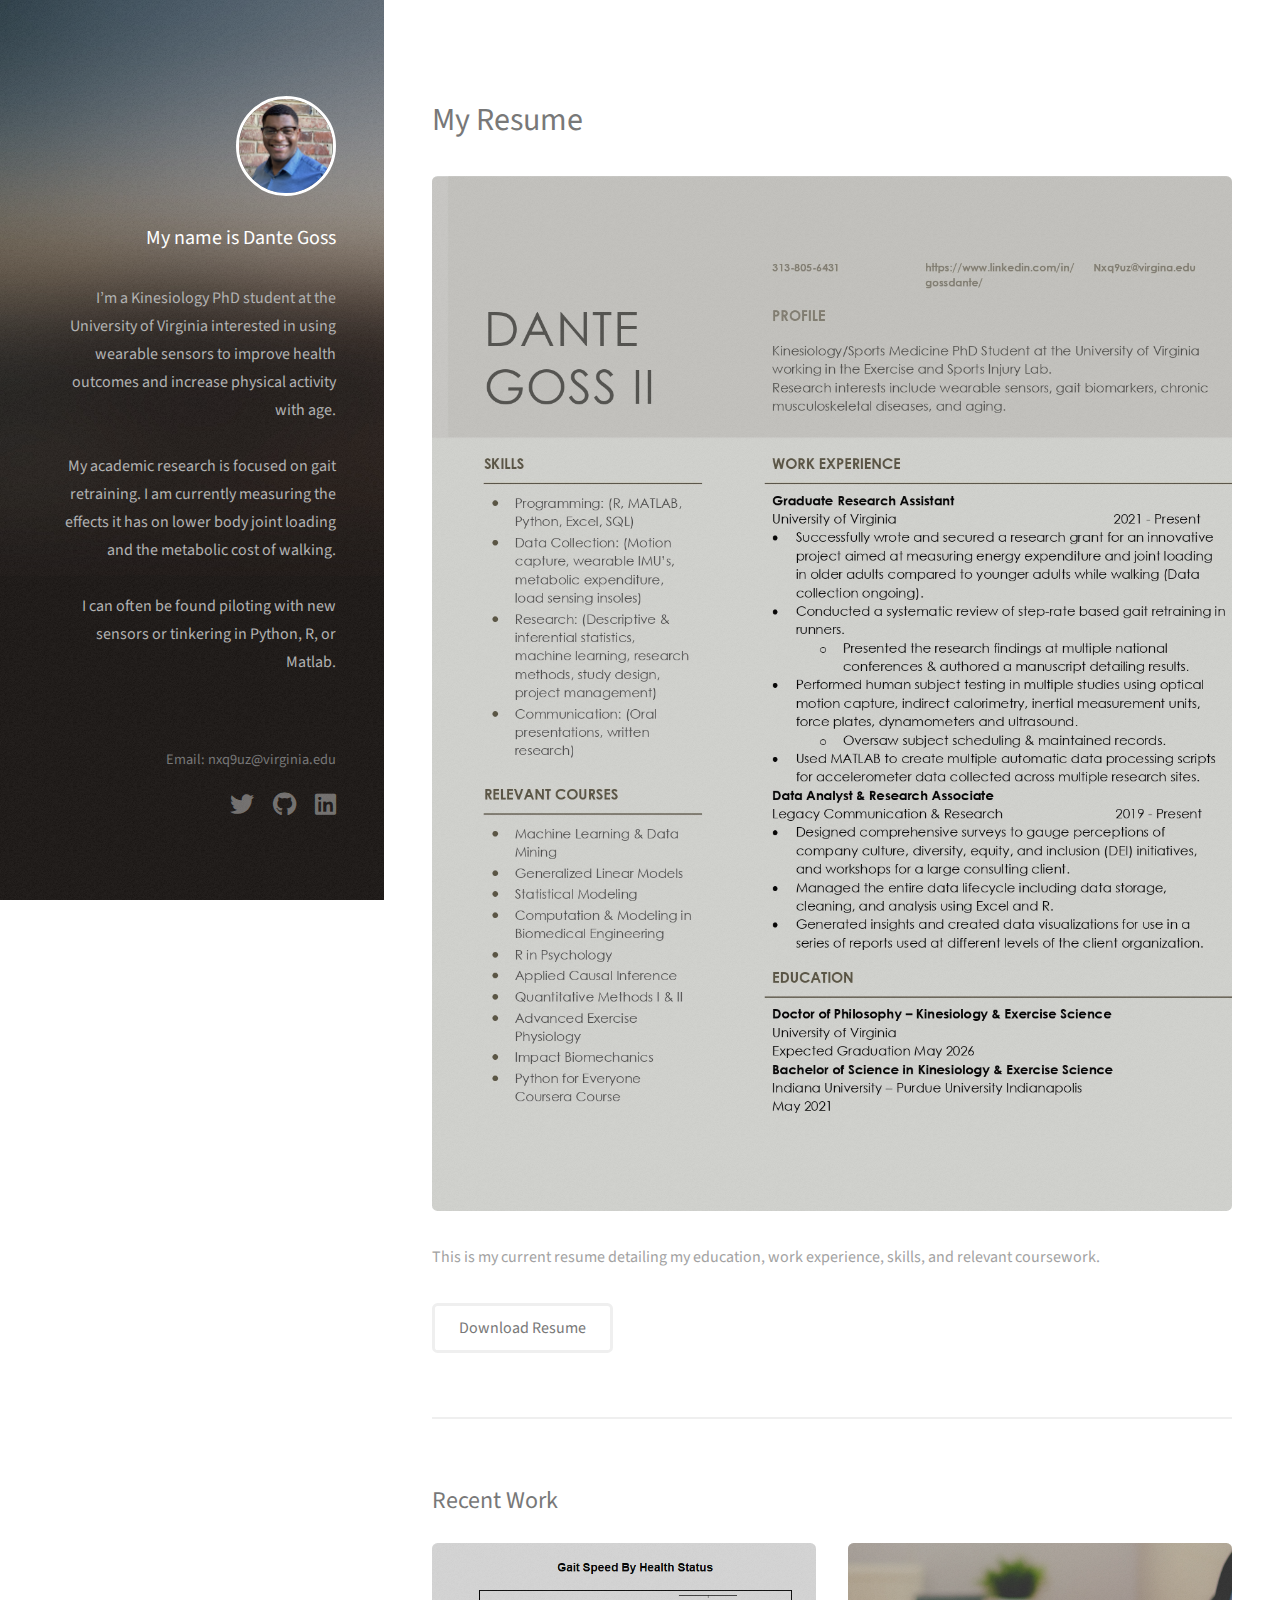
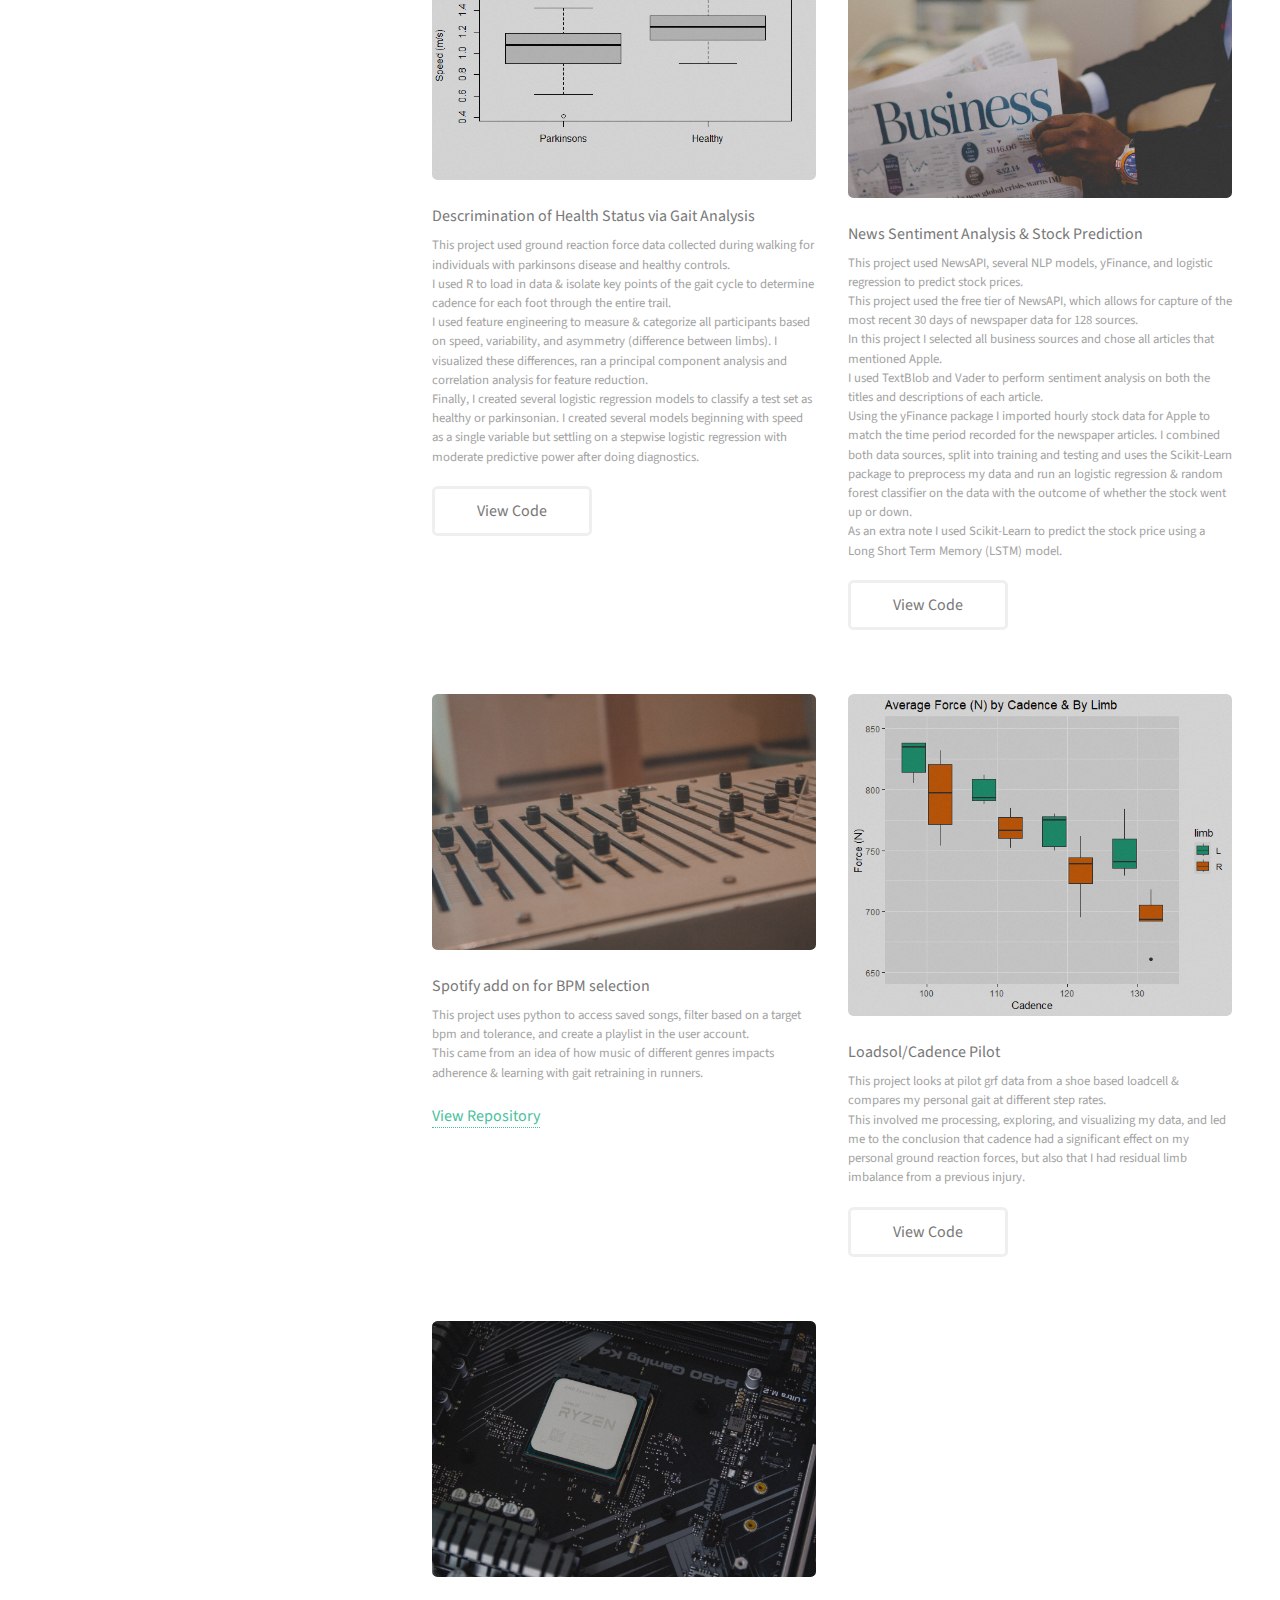
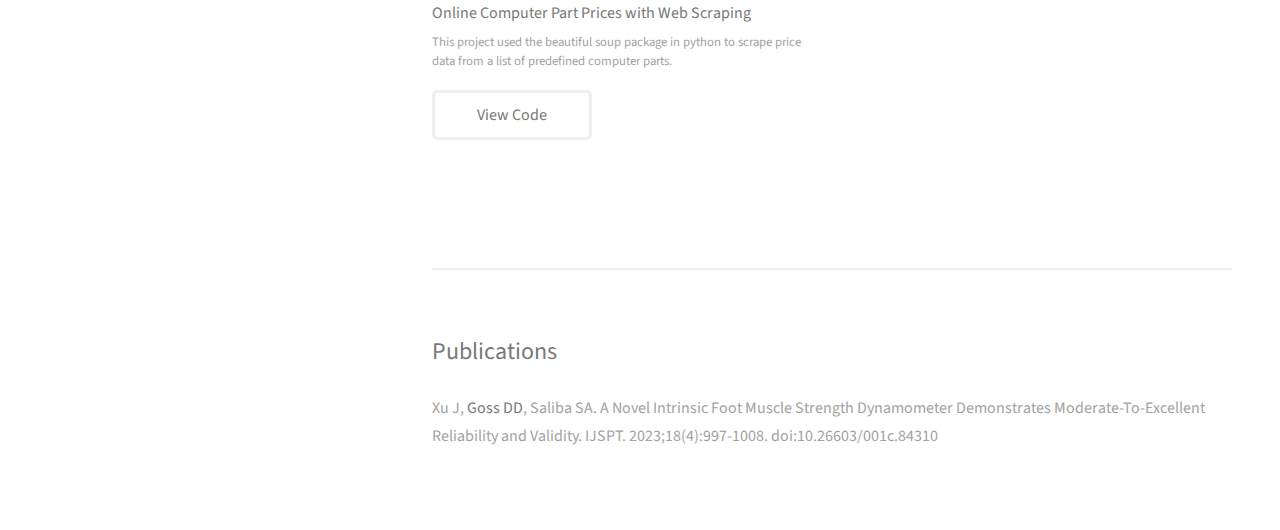
==== commit 5515f527: "Update index.html" ====
--- a/index.html
+++ b/index.html
@@ -419,8 +419,8 @@
 
 		<!-- Footer -->
 			<footer id="footer">
-				<div class="actions">
-					<a href="nxq9uz@virginia.edu">Email: nxq9uz@virginia.edu</a>
+				<div class="fields">
+					<label for="nxq9uz@virginia.edu">Email: nxq9uz@virginia.edu</label>
 				</div>
 				<div class="inner">
 					<ul class="icons">
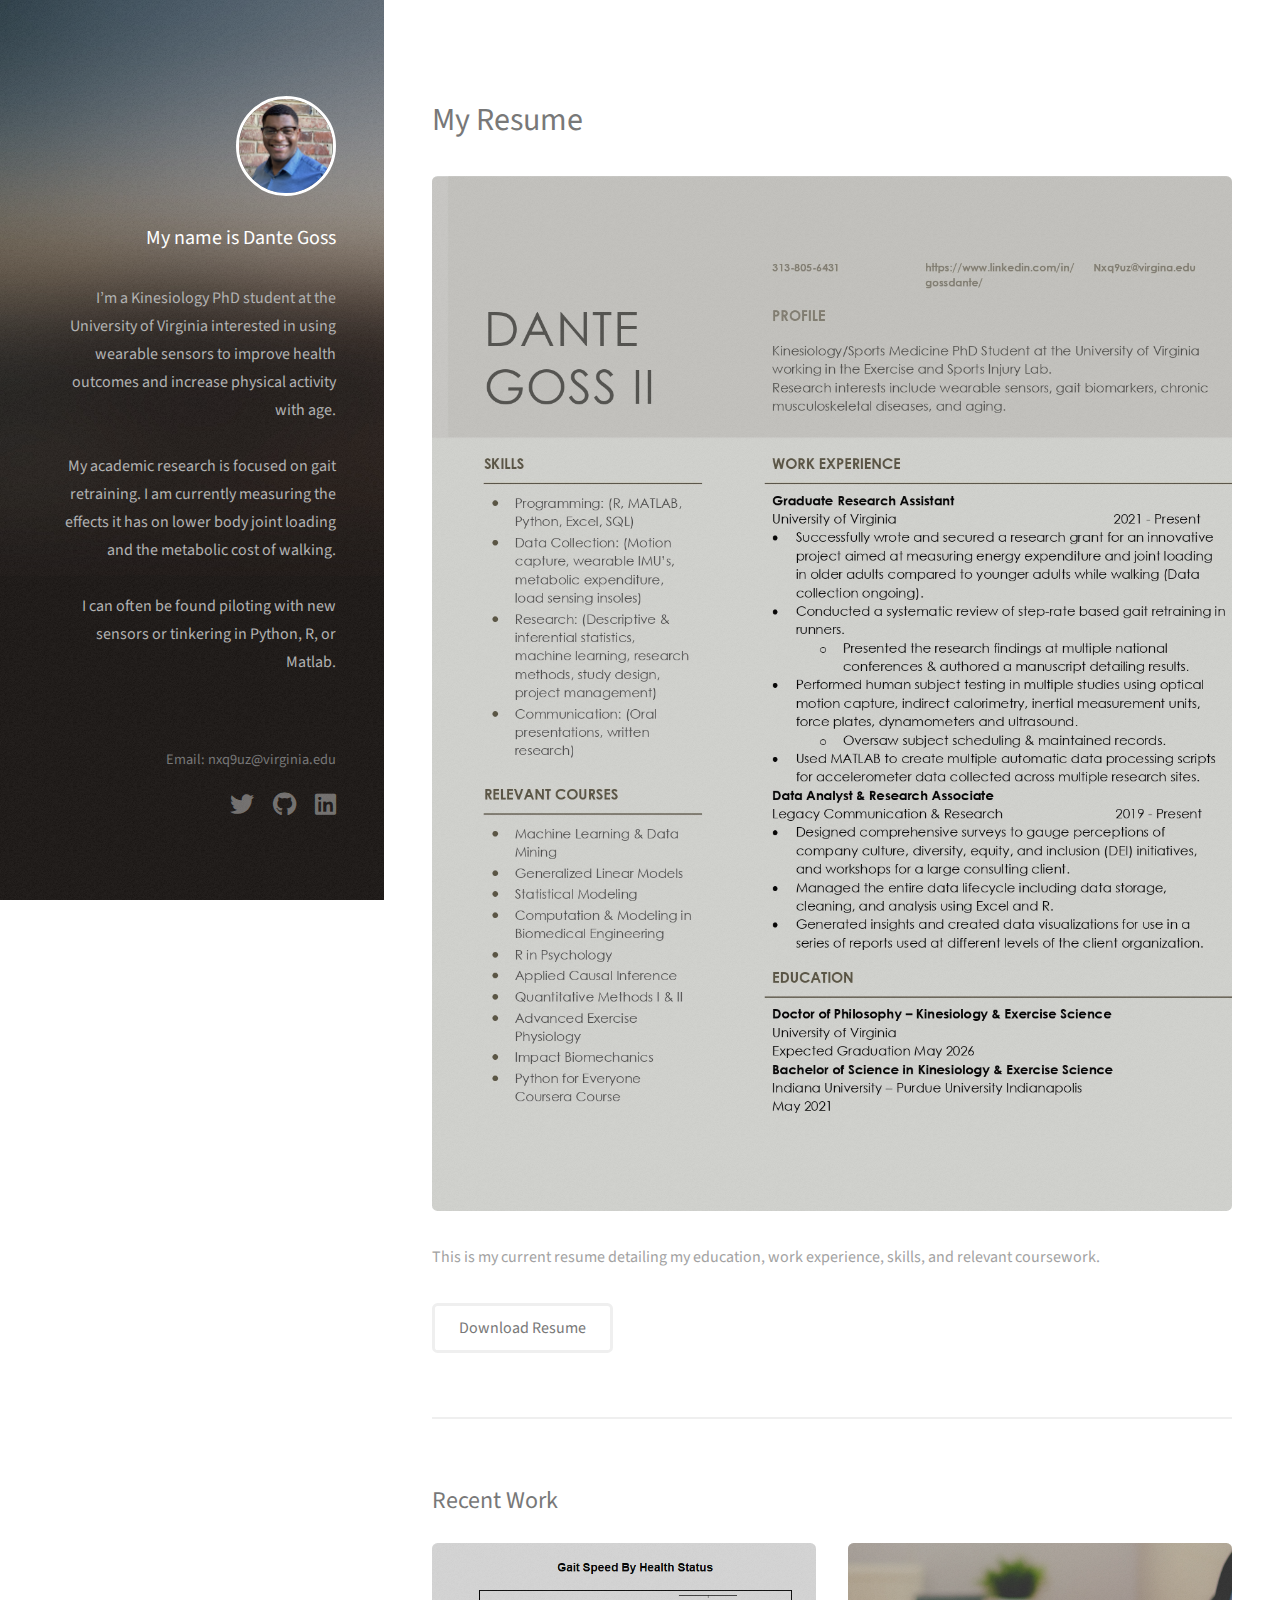
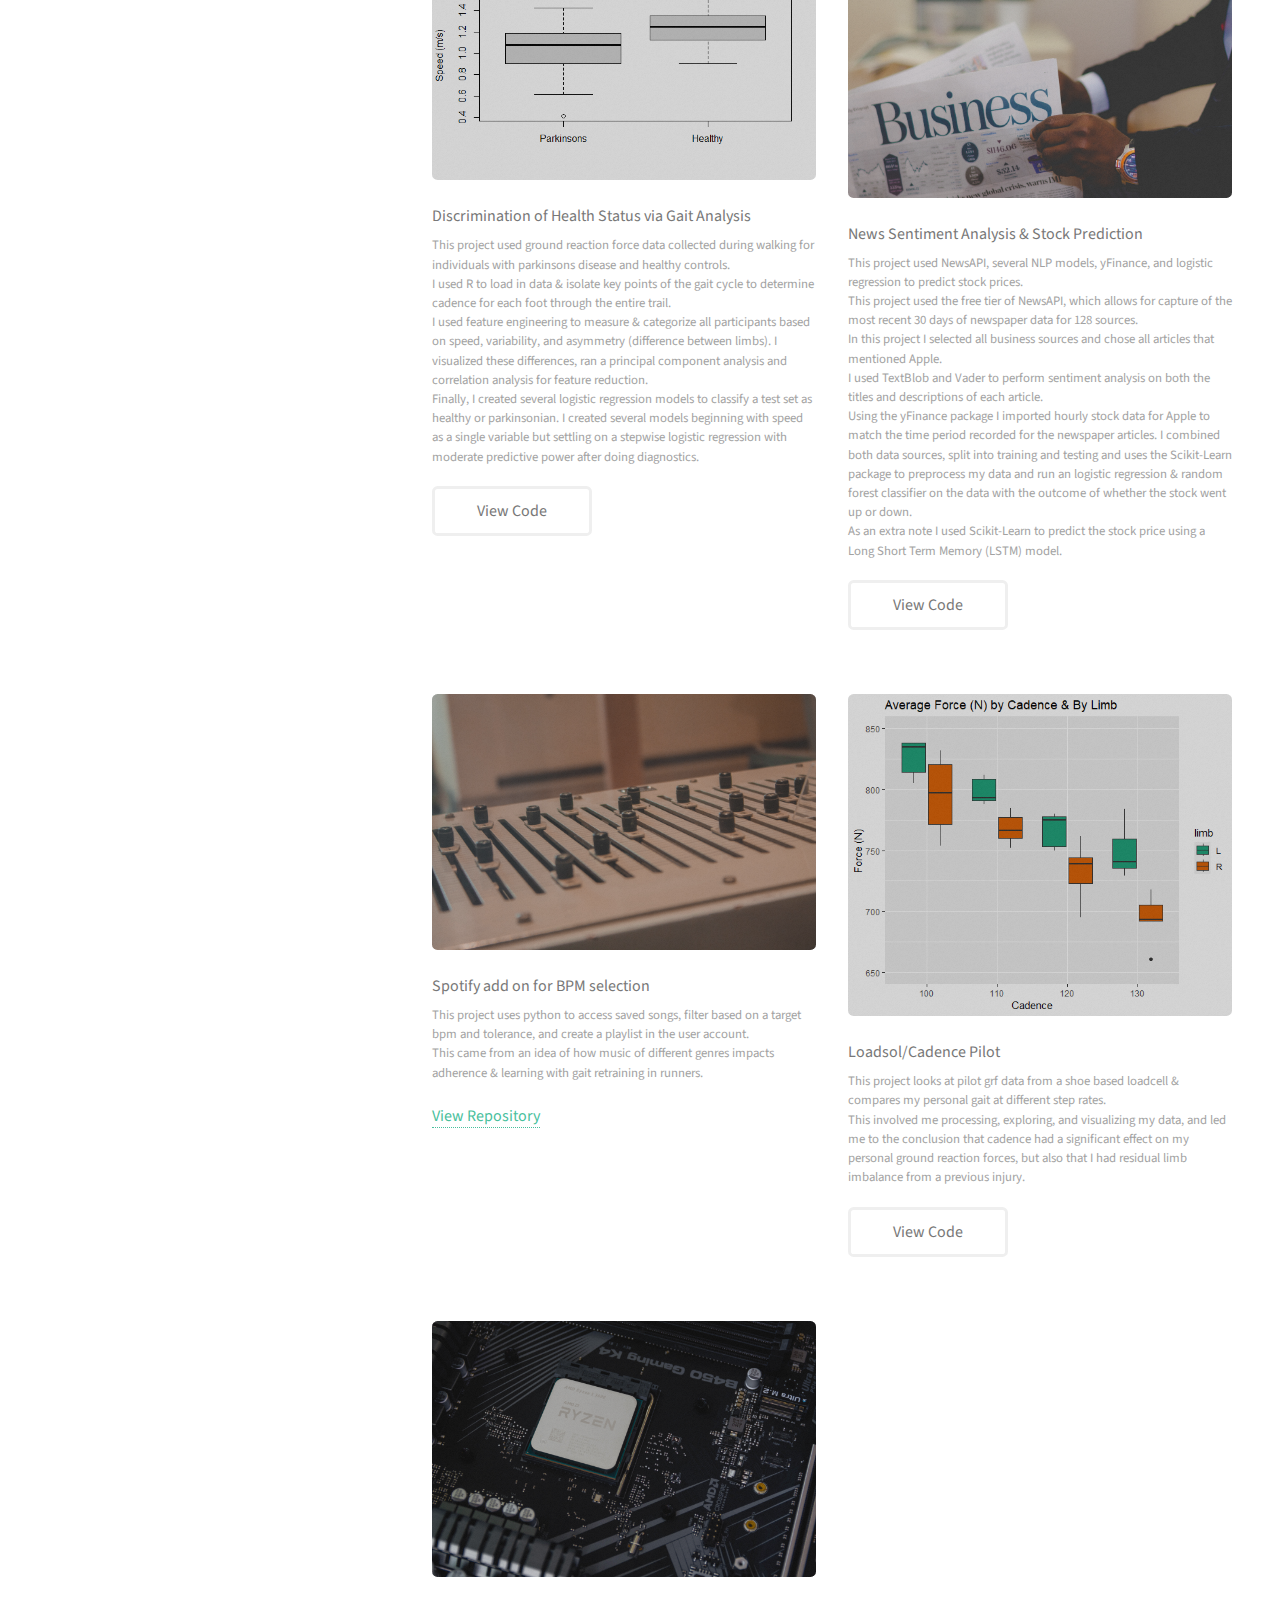
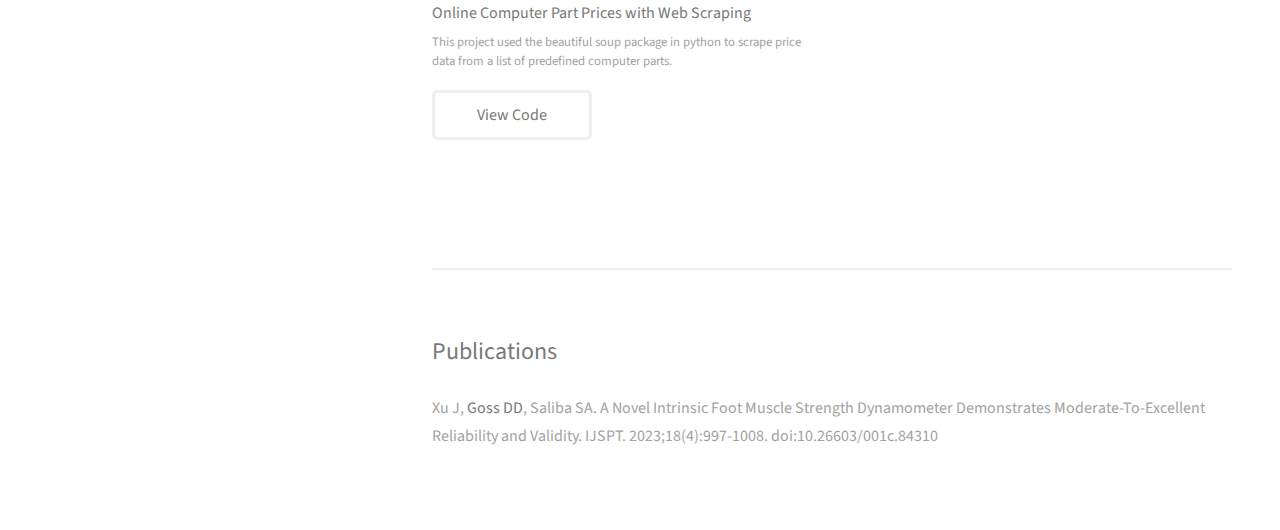
==== commit 82b290dd: "Update index.html" ====
--- a/index.html
+++ b/index.html
@@ -44,7 +44,7 @@
 						<div class="row">												
 							<article class="col-6 col-12-xsmall work-item">
 								<a href="images/healthstatusgait.png" class="image fit thumb"><img src="images/healthstatusgait.png" alt="" /></a>
-								<h3>Descrimination of Health Status via Gait Analysis</h3>
+								<h3>Discrimination of Health Status via Gait Analysis</h3>
 								<p>This project used ground reaction force data collected during walking for individuals with parkinsons disease and healthy controls. <br> I used R to load in data & isolate key points of the gait cycle to determine cadence for each foot through the entire trail. <br> I used feature engineering to measure & categorize all participants based on speed, variability, and asymmetry (difference between limbs). I visualized these differences, ran a principal component analysis and correlation analysis for feature reduction. <br> Finally, I created several logistic regression models to classify a test set as healthy or parkinsonian. I created several models beginning with speed as a single variable but settling on a stepwise logistic regression with moderate predictive power after doing diagnostics.</p>
 								<p><br></p>
 								<ul class="actions">
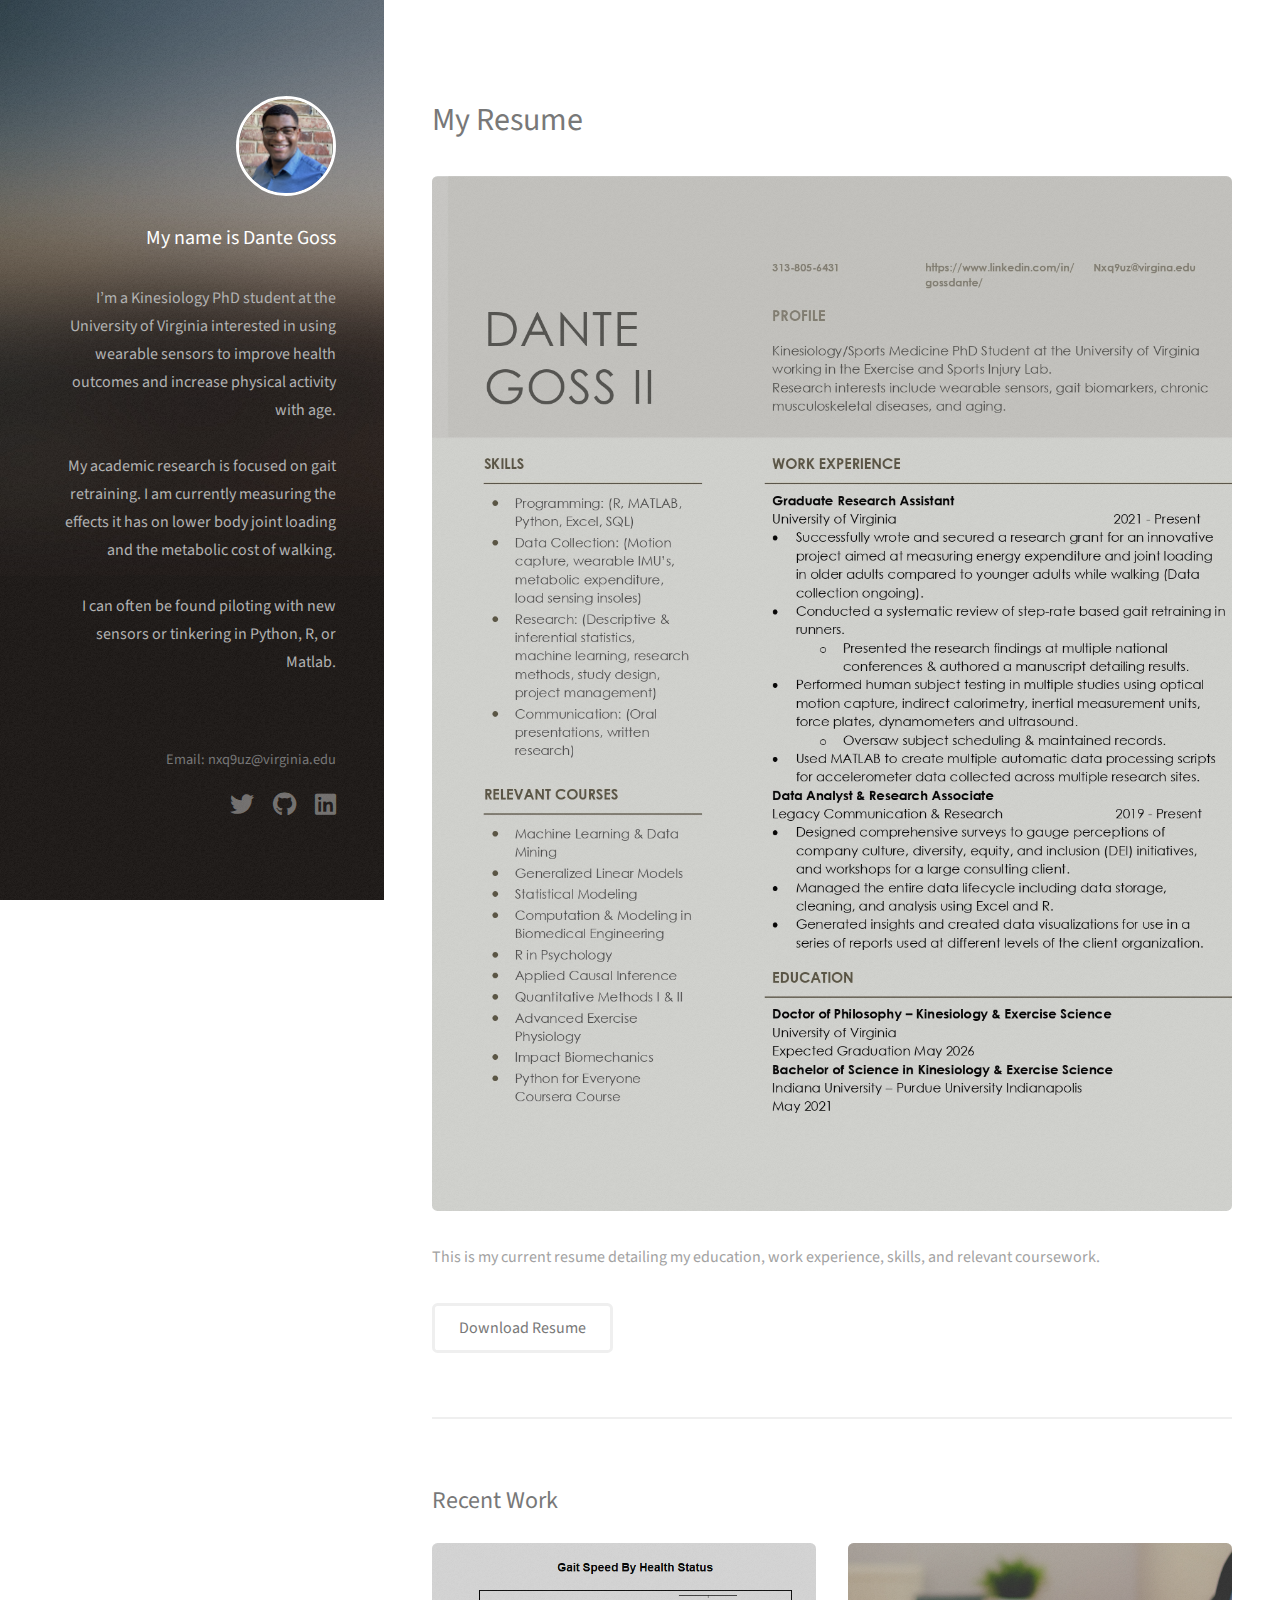
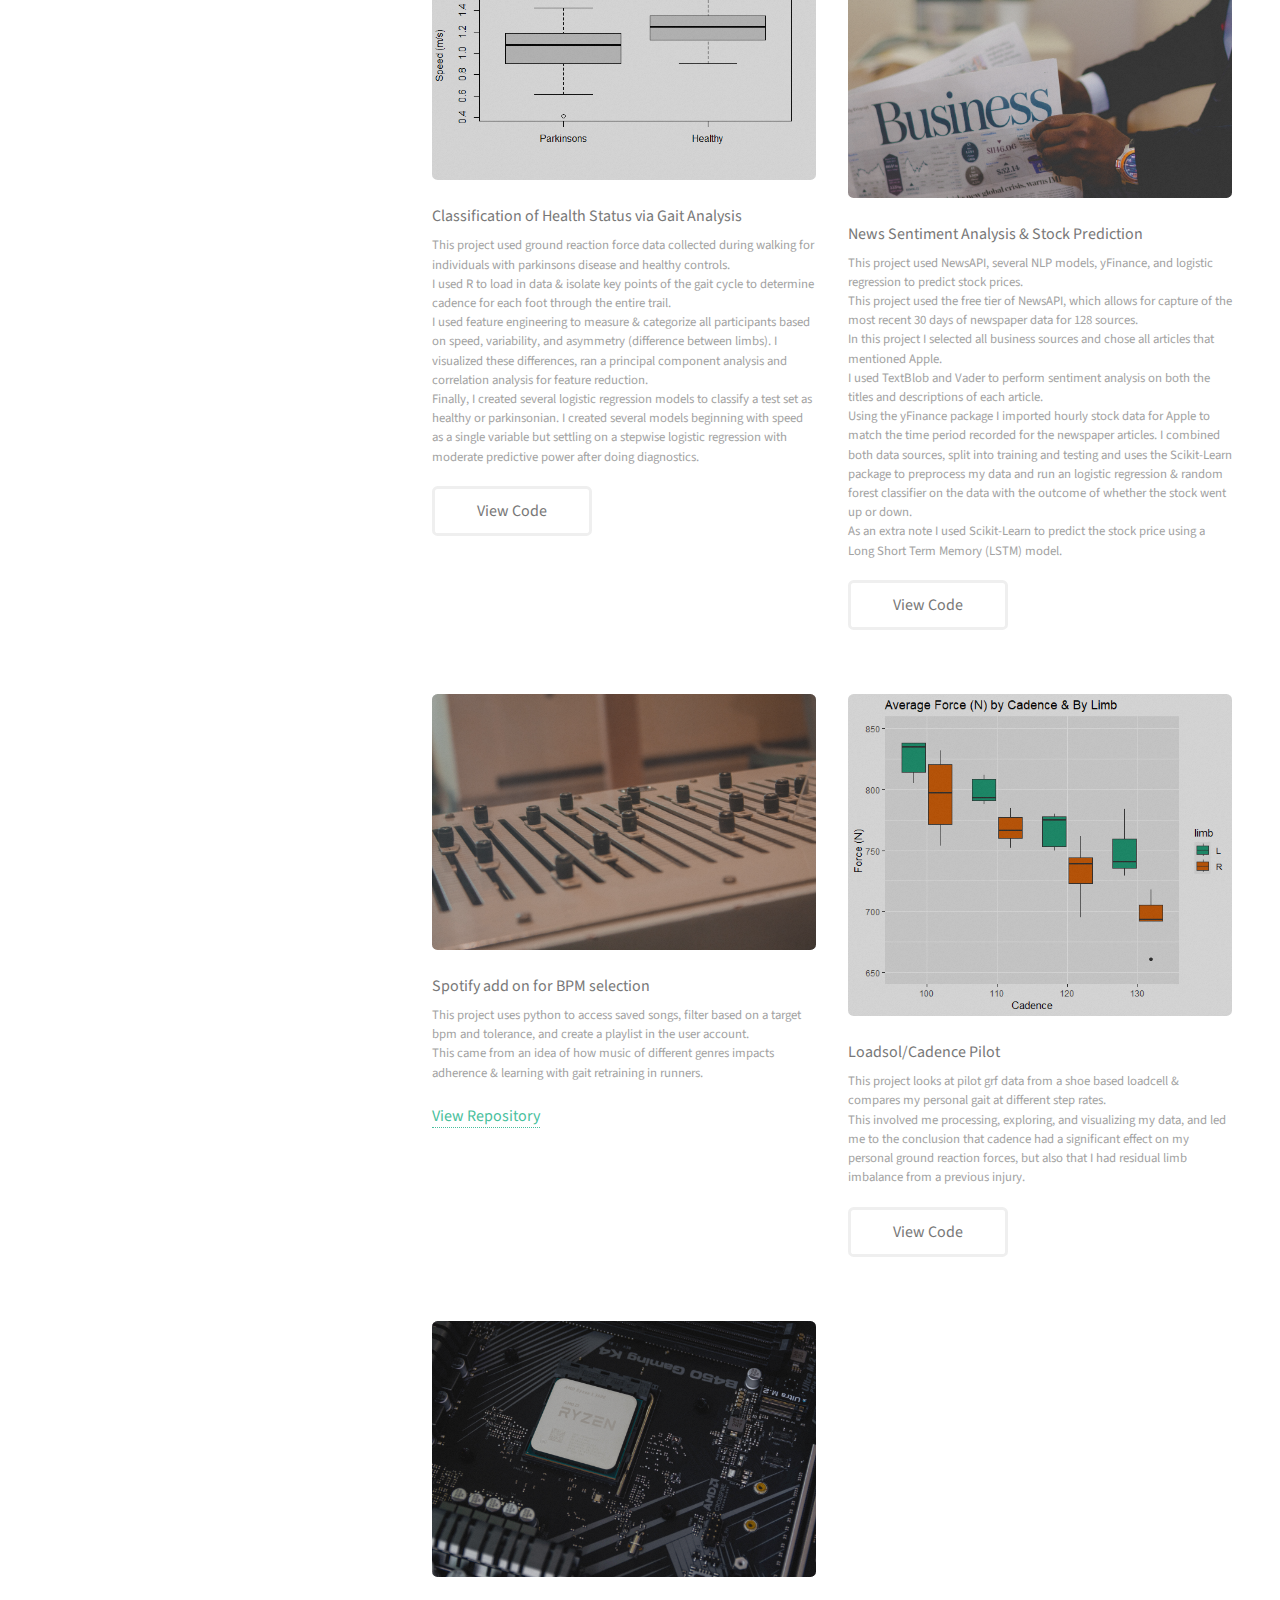
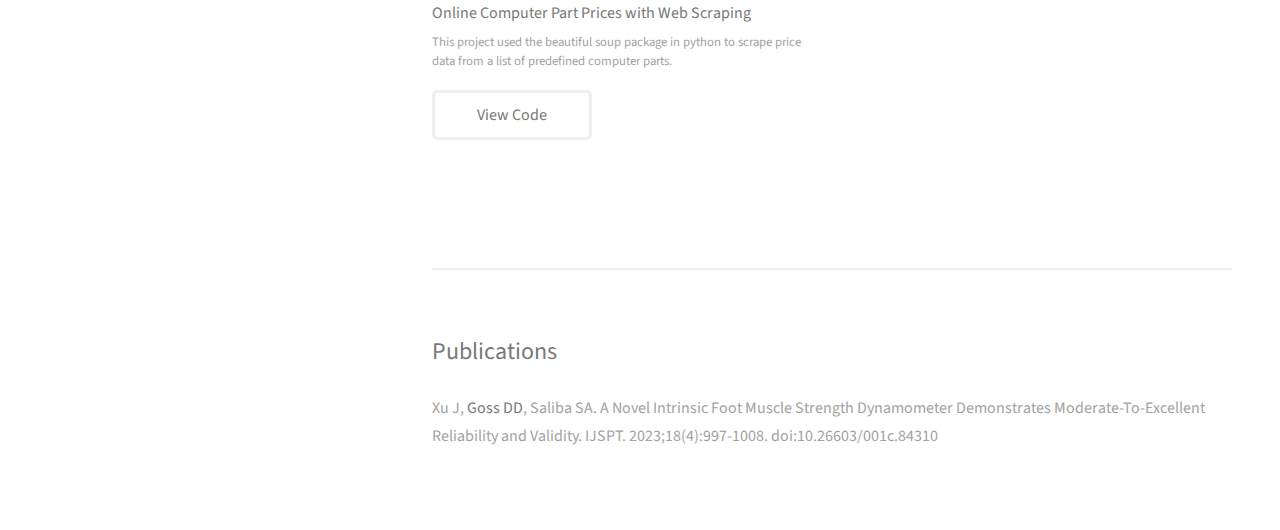
==== commit 4a652563: "Update index.html" ====
--- a/index.html
+++ b/index.html
@@ -44,7 +44,7 @@
 						<div class="row">												
 							<article class="col-6 col-12-xsmall work-item">
 								<a href="images/healthstatusgait.png" class="image fit thumb"><img src="images/healthstatusgait.png" alt="" /></a>
-								<h3>Discrimination of Health Status via Gait Analysis</h3>
+								<h3>Classification of Health Status via Gait Analysis</h3>
 								<p>This project used ground reaction force data collected during walking for individuals with parkinsons disease and healthy controls. <br> I used R to load in data & isolate key points of the gait cycle to determine cadence for each foot through the entire trail. <br> I used feature engineering to measure & categorize all participants based on speed, variability, and asymmetry (difference between limbs). I visualized these differences, ran a principal component analysis and correlation analysis for feature reduction. <br> Finally, I created several logistic regression models to classify a test set as healthy or parkinsonian. I created several models beginning with speed as a single variable but settling on a stepwise logistic regression with moderate predictive power after doing diagnostics.</p>
 								<p><br></p>
 								<ul class="actions">
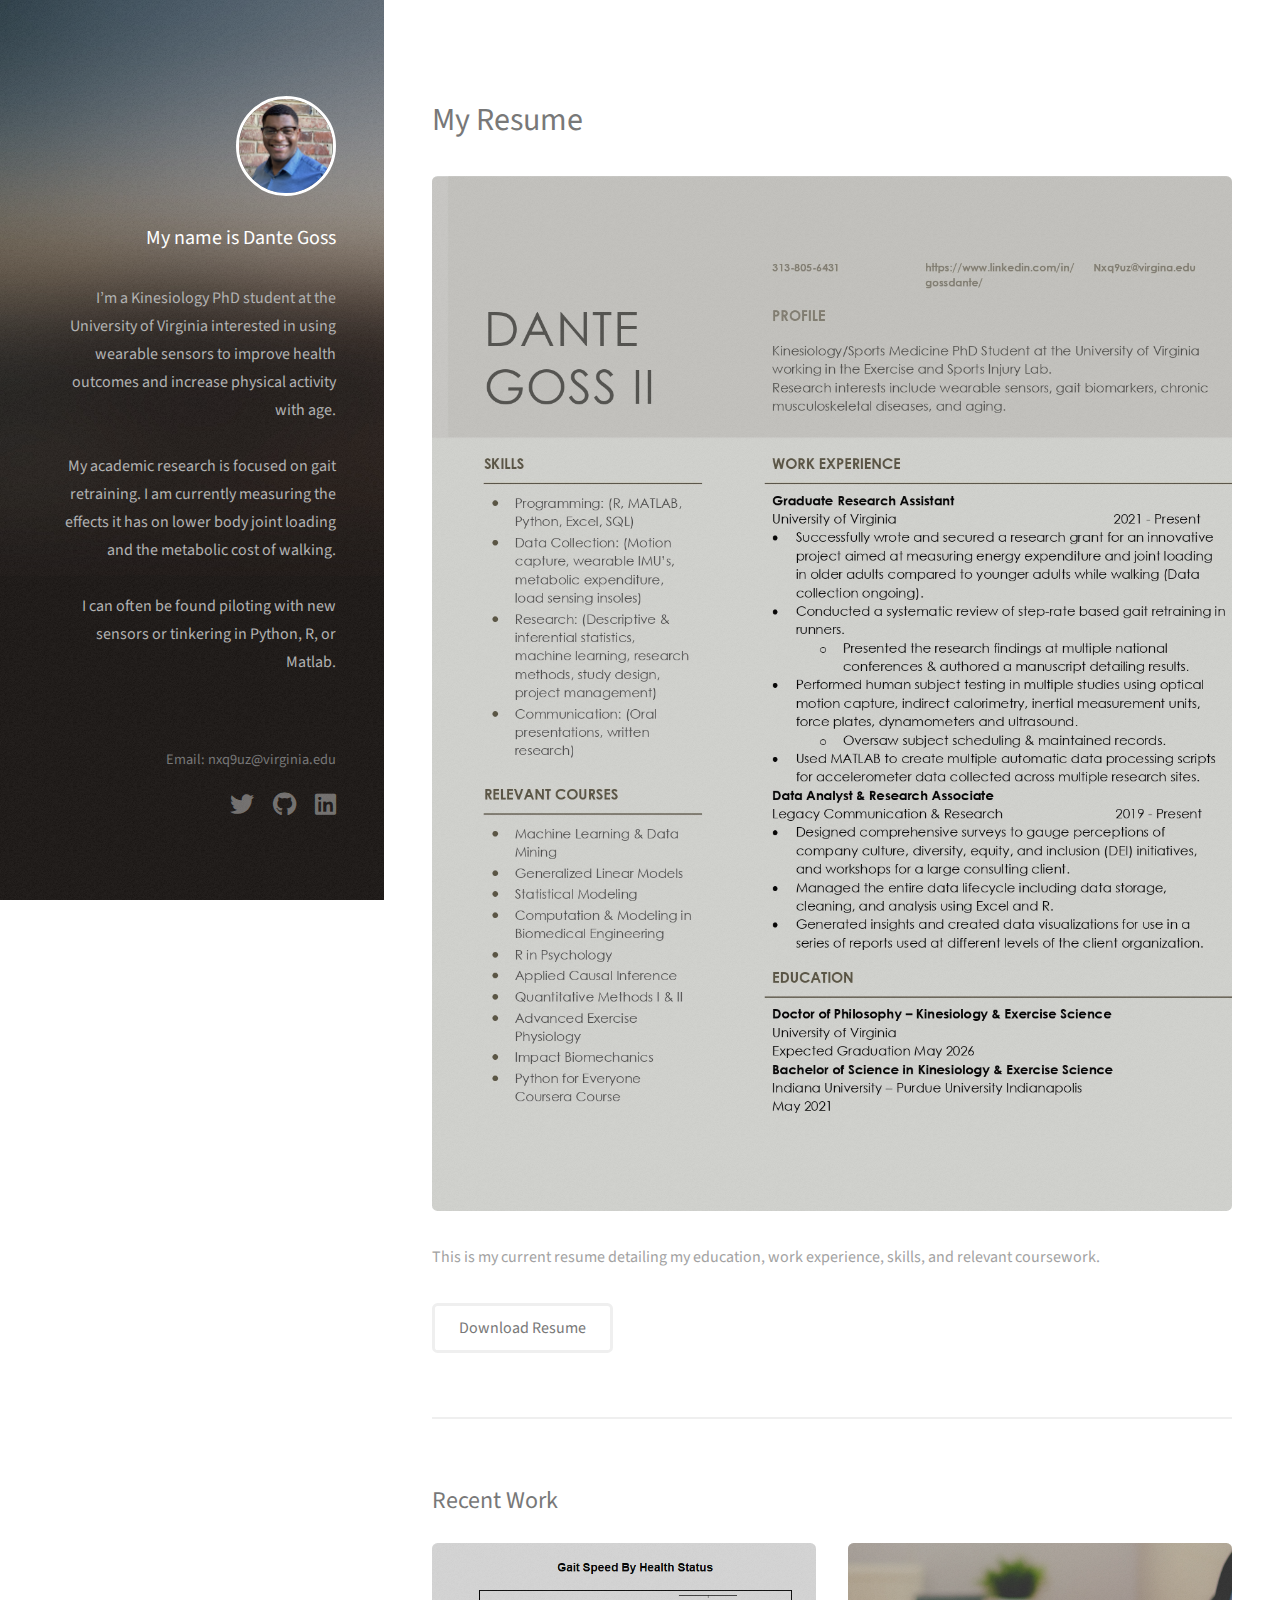
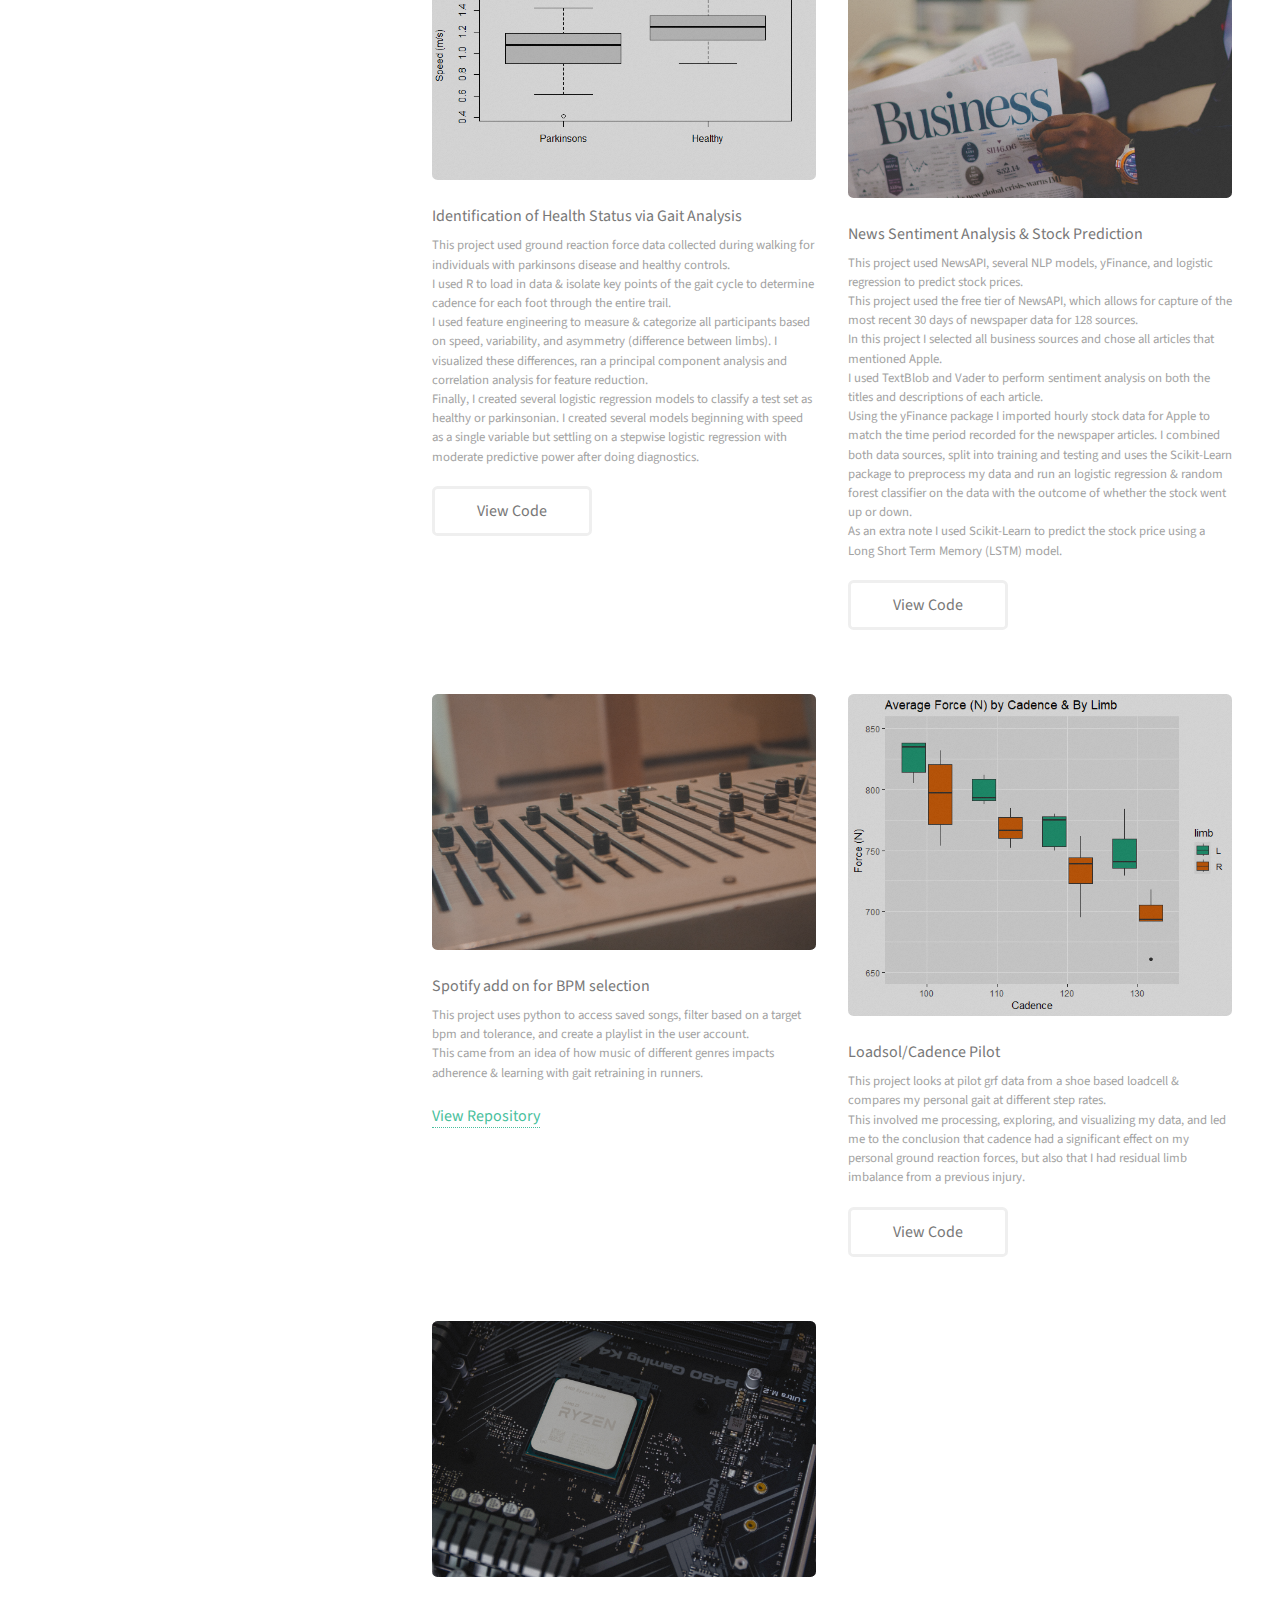
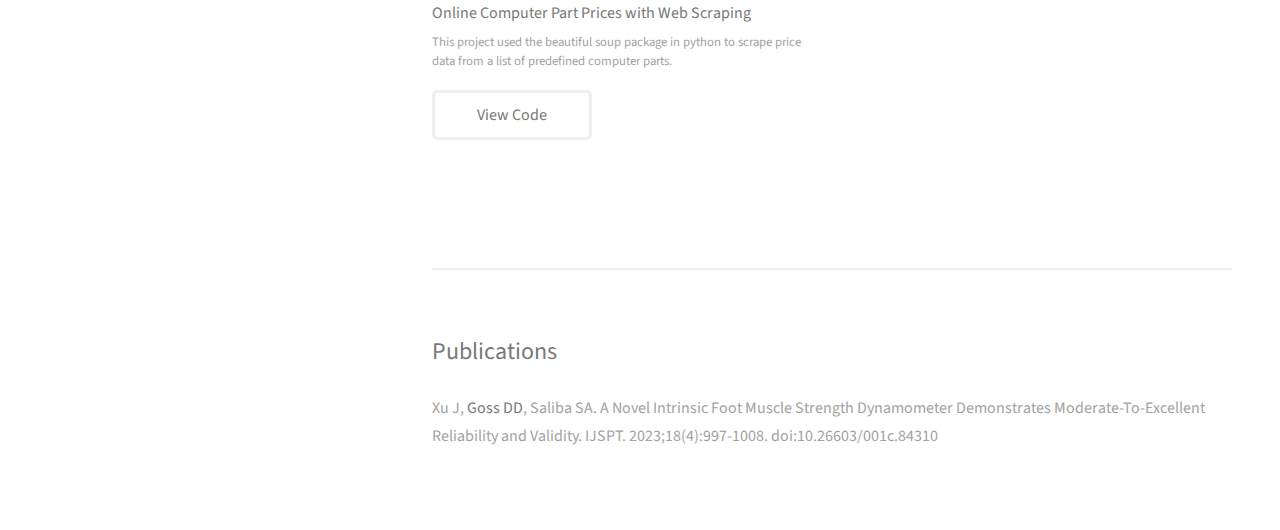
==== commit ebcf70dc: "Update index.html" ====
--- a/index.html
+++ b/index.html
@@ -44,7 +44,7 @@
 						<div class="row">												
 							<article class="col-6 col-12-xsmall work-item">
 								<a href="images/healthstatusgait.png" class="image fit thumb"><img src="images/healthstatusgait.png" alt="" /></a>
-								<h3>Classification of Health Status via Gait Analysis</h3>
+								<h3>Identification of Health Status via Gait Analysis</h3>
 								<p>This project used ground reaction force data collected during walking for individuals with parkinsons disease and healthy controls. <br> I used R to load in data & isolate key points of the gait cycle to determine cadence for each foot through the entire trail. <br> I used feature engineering to measure & categorize all participants based on speed, variability, and asymmetry (difference between limbs). I visualized these differences, ran a principal component analysis and correlation analysis for feature reduction. <br> Finally, I created several logistic regression models to classify a test set as healthy or parkinsonian. I created several models beginning with speed as a single variable but settling on a stepwise logistic regression with moderate predictive power after doing diagnostics.</p>
 								<p><br></p>
 								<ul class="actions">
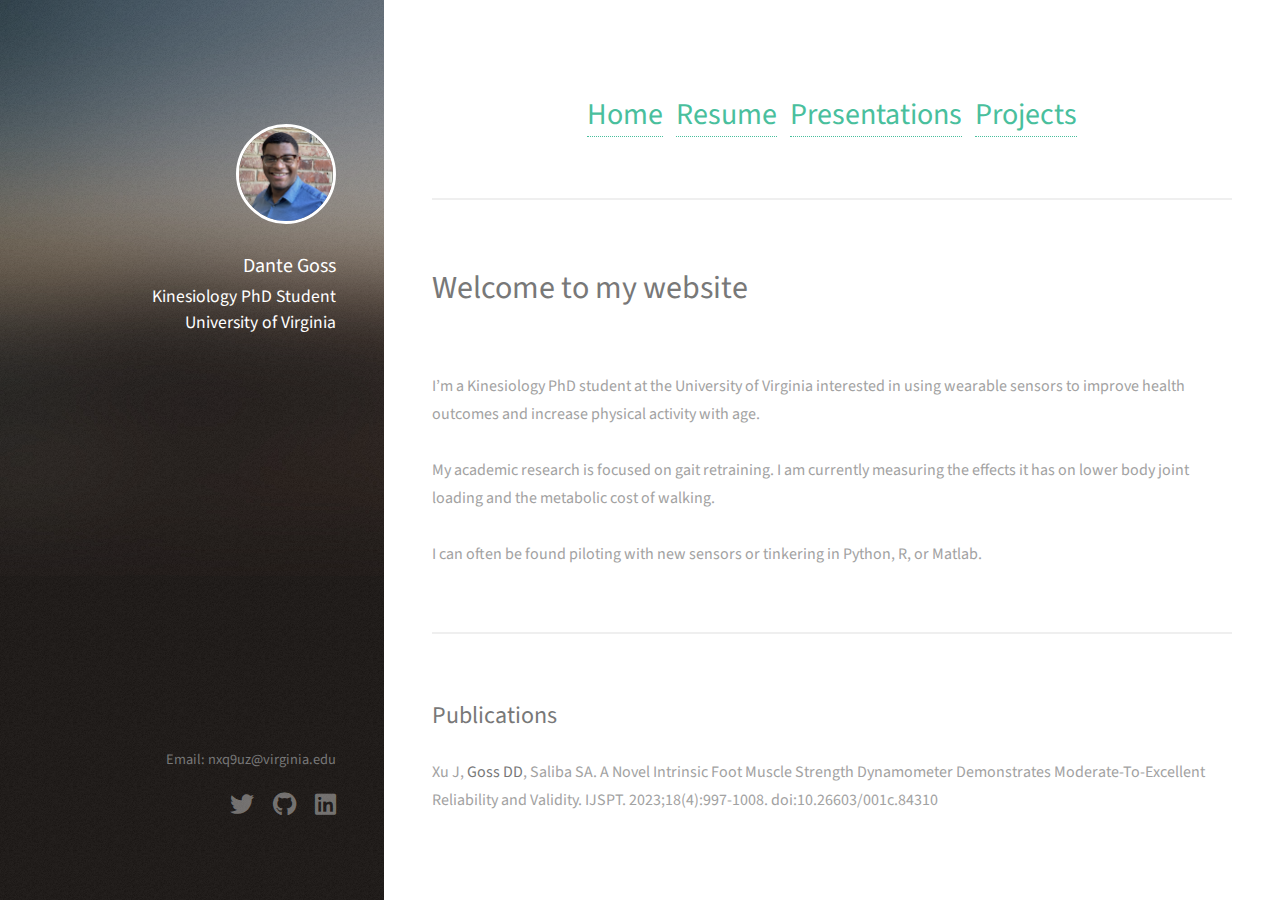
==== commit 7bfd56c7: "Updated All pages" ====
--- a/index.html
+++ b/index.html
@@ -11,34 +11,64 @@
 		<meta name="viewport" content="width=device-width, initial-scale=1, user-scalable=no" />
 		<link rel="stylesheet" href="assets/css/main.css" />
 	</head>
+
 	<body class="is-preload">
-
+		
 		<!-- Header -->
 			<header id="header">
+				
+				
+
 				<div class="inner">
+					<br>
 					<a href="images/2021 Oct Headshot 3 - Copy.jpg" class="image avatar" width="200"><img src="images/2021 Oct Headshot 3 - Copy.jpg" alt="Avatar" style="border: 3px solid white;" /></a>
-					<h1><strong>My name is Dante Goss</strong> </h1>
-					<p> <br>I’m a Kinesiology PhD student at the University of Virginia interested in using wearable sensors to improve health outcomes and increase physical activity with age. </br> <br>My academic research is focused on gait retraining. I am currently measuring the effects it has on lower body joint loading and the metabolic cost of walking.</br> <br>I can often be found piloting with new sensors or tinkering in Python, R, or Matlab.</br></p>
+					<h1><strong>Dante Goss</strong> </h1>
+					<h4>Kinesiology PhD Student <br> University of Virginia</h4>
 				</div>
 			</header>
+		
 
 		<!-- Main -->
 			<div id="main">
+				<nav class="menu" id="nav" display: inline;>
+					<style>
+						.nav {
+							background-color: white;
+							list-style-type: none;
+							text-align: center; 
+							padding: 0;
+							margin: 0;
+						}
+
+						.nav li {
+							display: inline-block;
+							font-size: 30px;
+							padding: 5px;
+						}
+					</style>
+					<ul class = "nav">					
+						
+						<li><a href="index.html">Home </a></li>						
+						<li><a href="Resume.html"> Resume</a></li>
+						<li><a href="Presentations.html">Presentations</a></li>
+						<li><a href="Projects.html">Projects</a></li>
+						
+					</ul>
+				</nav>
 
 				<!-- One -->
+					
 					<section id="one">
 						<header class="major">
-							<h2>My Resume</h2>
+							<h2>Welcome to my website</h2>
 						</header>
-						<a href="images/Goss_2023_Resume1.jpg" class="image fit thumb"><img src="images/Goss_2023_Resume1.jpg"alt="" /></a>
-						<p>This is my current resume detailing my education, work experience, skills, and relevant coursework.</p>
-						<ul class="actions">
-							<li><a href="Goss_2023_Resume1.pdf" class="button">Download Resume</a></li>
-
-						</ul>
+						<p> <br>I’m a Kinesiology PhD student at the University of Virginia interested in using wearable sensors to improve health outcomes and increase physical activity with age. </br> <br>My academic research is focused on gait retraining. I am currently measuring the effects it has on lower body joint loading and the metabolic cost of walking.</br> <br>I can often be found piloting with new sensors or tinkering in Python, R, or Matlab.</br></p>
+						
 					</section>
+					
 
 				<!-- Two -->
+				<!--
 					<section id="two">
 						<h2>Recent Work</h2>
 						<div class="row">												
@@ -51,7 +81,7 @@
 									<li><a href="FinalProject.html" class="button">View Code</a></li>
 								</ul>
 							</article> 
-							<article class="col-6 col-12-xsmall work-item">
+							<article class="col-6 col-12-xsmall work-item">git 
 								<a href="images/newspaper_.jpg" class="image fit thumb"><img src="images/newspaper_stock.jpg" alt="" /></a>
 								<h3>News Sentiment Analysis & Stock Prediction</h3>
 								<p>This project used NewsAPI, several NLP models, yFinance, and logistic regression to predict stock prices. <br> This project used the free tier of NewsAPI, which allows for capture of the most recent 30 days of newspaper data for 128 sources. <br> In this project I selected all business sources and chose all articles that mentioned Apple. <br> I used TextBlob and Vader to perform sentiment analysis on both the titles and descriptions of each article. <br> Using the yFinance package I imported hourly stock data for Apple to match the time period recorded for the newspaper articles. I combined both data sources, split into training and testing and uses the Scikit-Learn package to preprocess my data and run an logistic regression & random forest classifier on the data with the outcome of whether the stock went up or down. <br> As an extra note I used Scikit-Learn to predict the stock price using a Long Short Term Memory (LSTM) model.  </p>
@@ -90,6 +120,7 @@
 							
 						</div>
 					</section>
+					-->
 
 					<section id="three">
 						<h2>Publications</h2>
@@ -426,7 +457,7 @@
 					<ul class="icons">
 						<li><a href="https://twitter.com/DanteDGoss" class="icon brands fa-twitter"><span class="label">Twitter</span></a></li>
 						<li><a href="https://github.com/gossdante" class="icon brands fa-github"><span class="label">Github</span></a></li>
-						<li><a href="https://www.linkedin.com/in/gossdante/" class="icon brands fa-linkedin"><span class="label">Dribbble</span></a></li>
+						<li><a href="https://www.linkedin.com/in/gossdante/" class="icon brands fa-linkedin"><span class="label">LinkedIn</span></a></li>
 					</ul>
 					<h1>
 						<p>
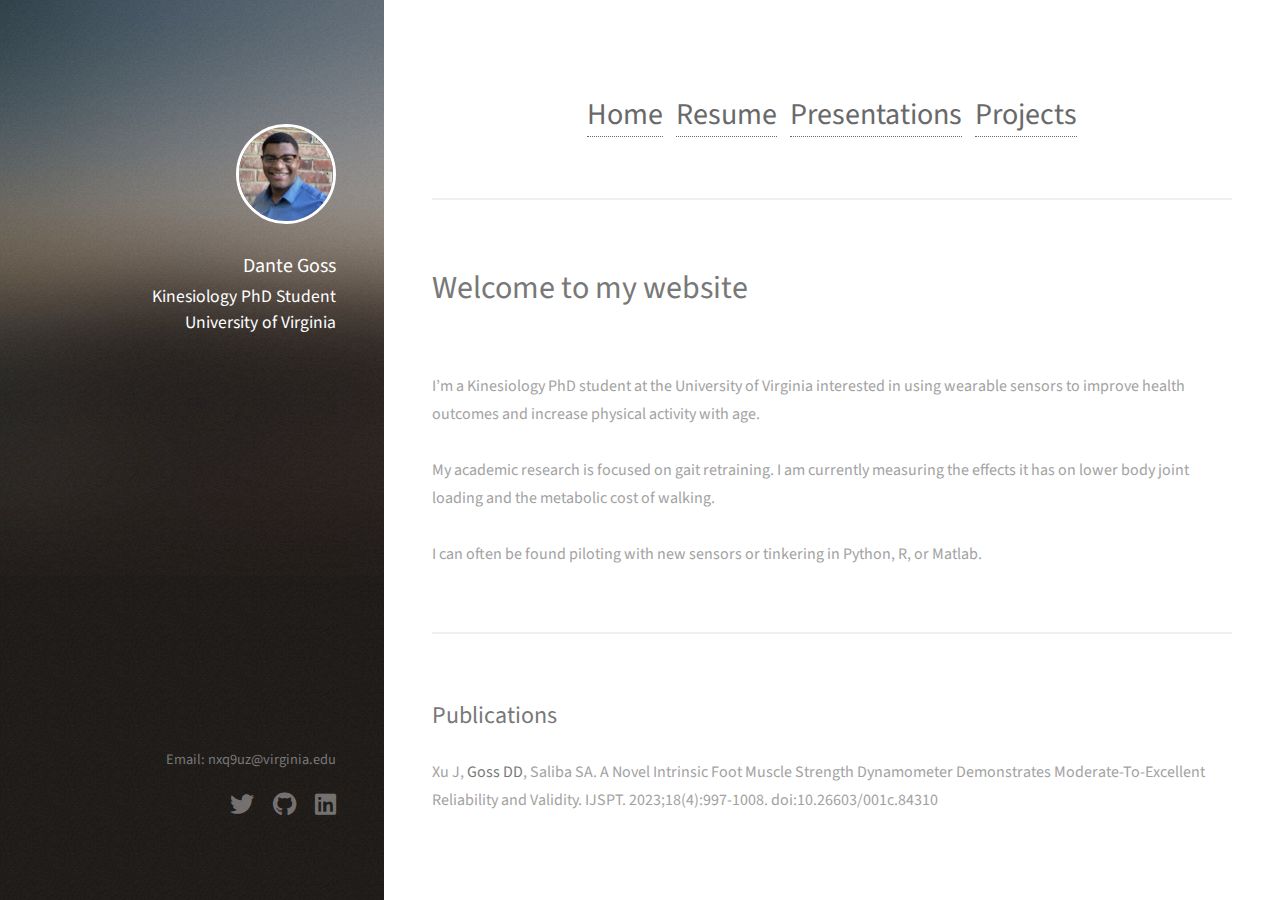
==== commit a0232d9a: "Updated cadence app" ====
--- a/index.html
+++ b/index.html
@@ -52,7 +52,6 @@
 						<li><a href="Resume.html"> Resume</a></li>
 						<li><a href="Presentations.html">Presentations</a></li>
 						<li><a href="Projects.html">Projects</a></li>
-						
 					</ul>
 				</nav>
 
--- a/assets/css/main.css
+++ b/assets/css/main.css
@@ -111,13 +111,13 @@
 		-ms-transition: color 0.2s ease-in-out, border-color 0.2s ease-in-out;
 		transition: color 0.2s ease-in-out, border-color 0.2s ease-in-out;
 		border-bottom: dotted 1px;
-		color: #49bf9d;
+		color: DimGrey;
 		text-decoration: none;
 	}
 
 		a:hover {
 			border-bottom-color: transparent;
-			color: #49bf9d !important;
+			color: DodgerBlue !important;
 			text-decoration: none;
 		}
 
@@ -1841,7 +1841,7 @@
 		input[type="email"]:focus,
 		select:focus,
 		textarea:focus {
-			border-color: #49bf9d;
+			border-color: DodgerBlue;
 		}
 
 	select {
@@ -1946,7 +1946,7 @@
 
 		input[type="checkbox"]:focus + label:before,
 		input[type="radio"]:focus + label:before {
-			border-color: #49bf9d;
+			border-color: DodgerBlue;
 		}
 
 	input[type="checkbox"] + label:before {
@@ -2167,7 +2167,7 @@
 		ul li {
 			padding-left: 0.5em;
 		}
-
+		
 		ul.alt {
 			list-style: none;
 			padding-left: 0;
@@ -2464,8 +2464,8 @@
 		input[type="reset"]:hover,
 		input[type="button"]:hover,
 		.button:hover {
-			border-color: #49bf9d;
-			color: #49bf9d !important;
+			border-color: DodgerBlue;
+			color: DodgerBlue !important;
 		}
 
 		input[type="submit"]:active,
@@ -2473,8 +2473,8 @@
 		input[type="button"]:active,
 		.button:active {
 			background-color: rgba(73, 191, 157, 0.1);
-			border-color: #49bf9d;
-			color: #49bf9d !important;
+			border-color: DodgerBlue;
+			color: DodgerBlue !important;
 		}
 
 		input[type="submit"].icon,
@@ -2517,8 +2517,8 @@
 		input[type="reset"].primary,
 		input[type="button"].primary,
 		.button.primary {
-			background-color: #49bf9d;
-			border-color: #49bf9d;
+			background-color: DodgerBlue;
+			border-color: DodgerBlueRed;
 			color: #ffffff !important;
 		}
 
@@ -2526,16 +2526,16 @@
 			input[type="reset"].primary:hover,
 			input[type="button"].primary:hover,
 			.button.primary:hover {
-				background-color: #5cc6a7;
-				border-color: #5cc6a7;
+				background-color: DodgerBlue;
+				border-color: DodgerBlue;
 			}
 
 			input[type="submit"].primary:active,
 			input[type="reset"].primary:active,
 			input[type="button"].primary:active,
 			.button.primary:active {
-				background-color: #3eb08f;
-				border-color: #3eb08f;
+				background-color: DodgerBlue;
+				border-color: DodgerBlue;
 			}
 
 		input[type="submit"].disabled, input[type="submit"]:disabled,
@@ -3218,4 +3218,4 @@
 				padding-left: 0;
 			}
 
-	}+	}
